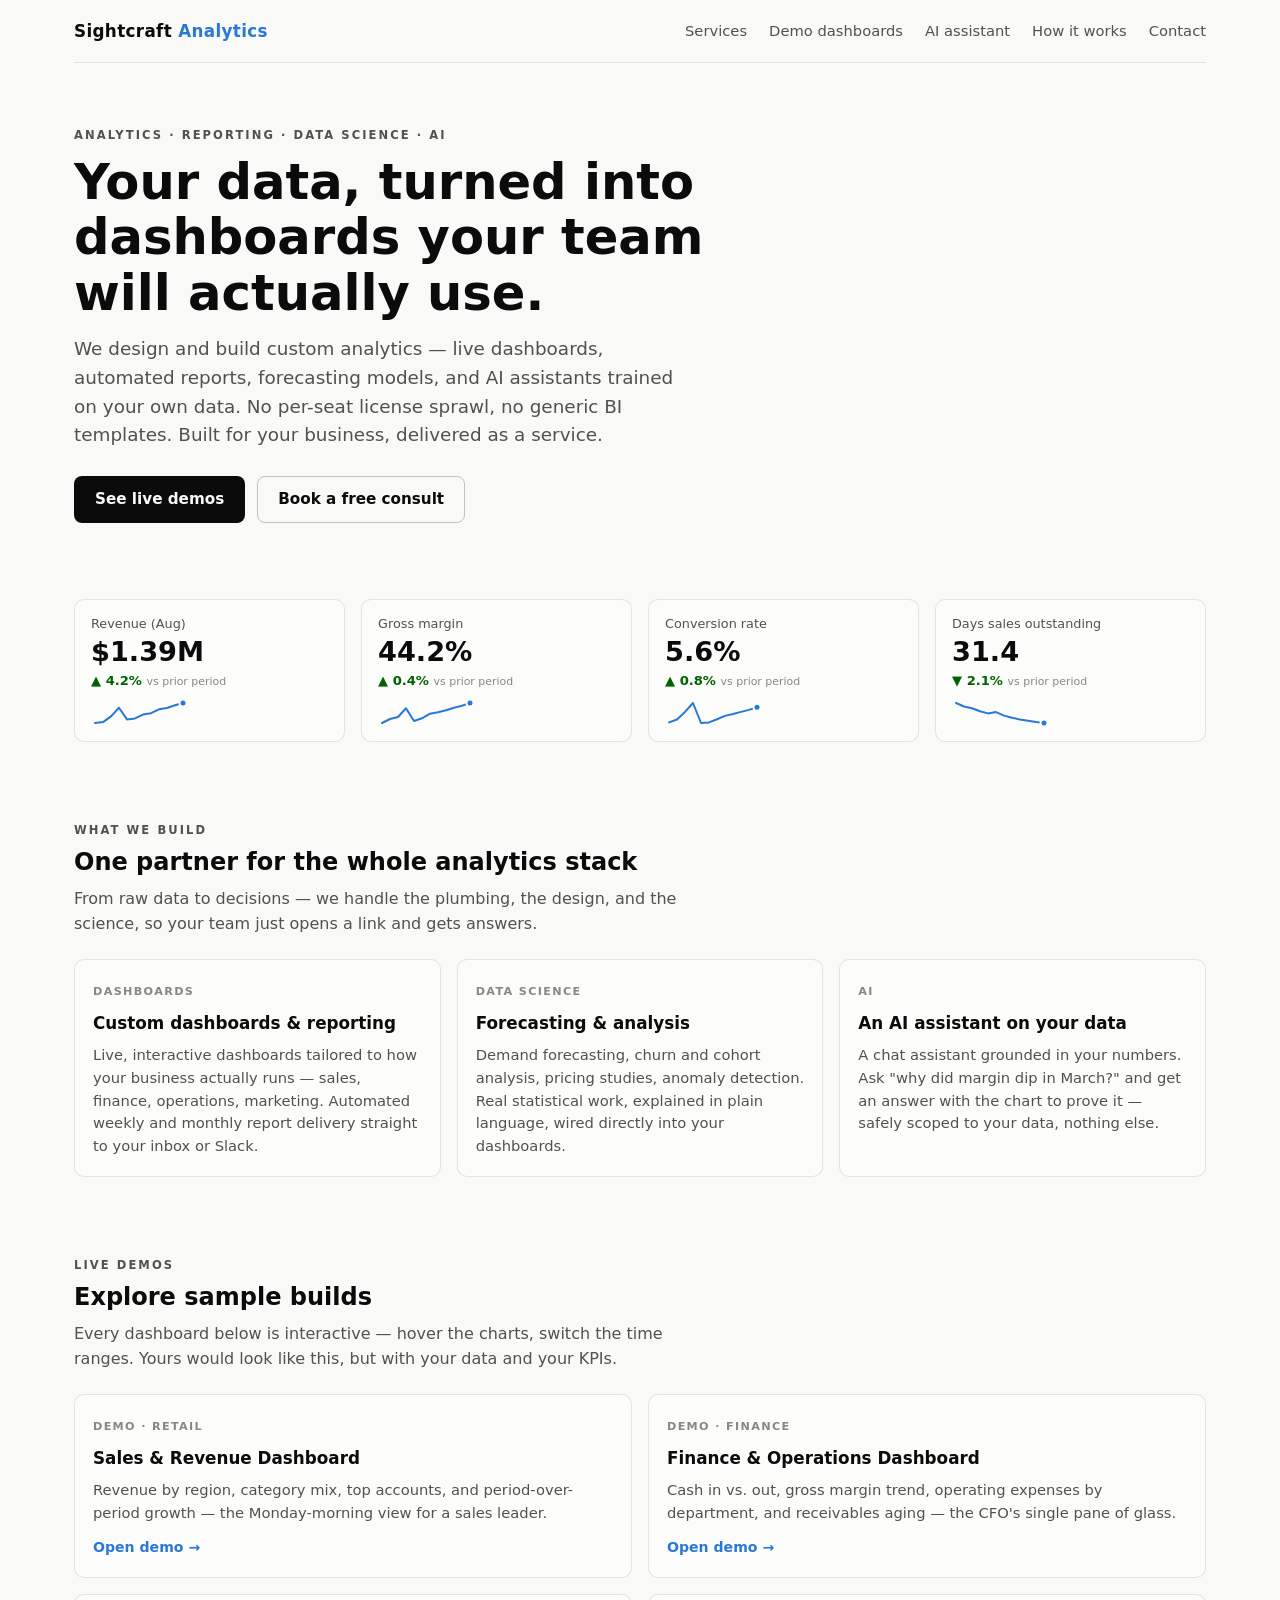
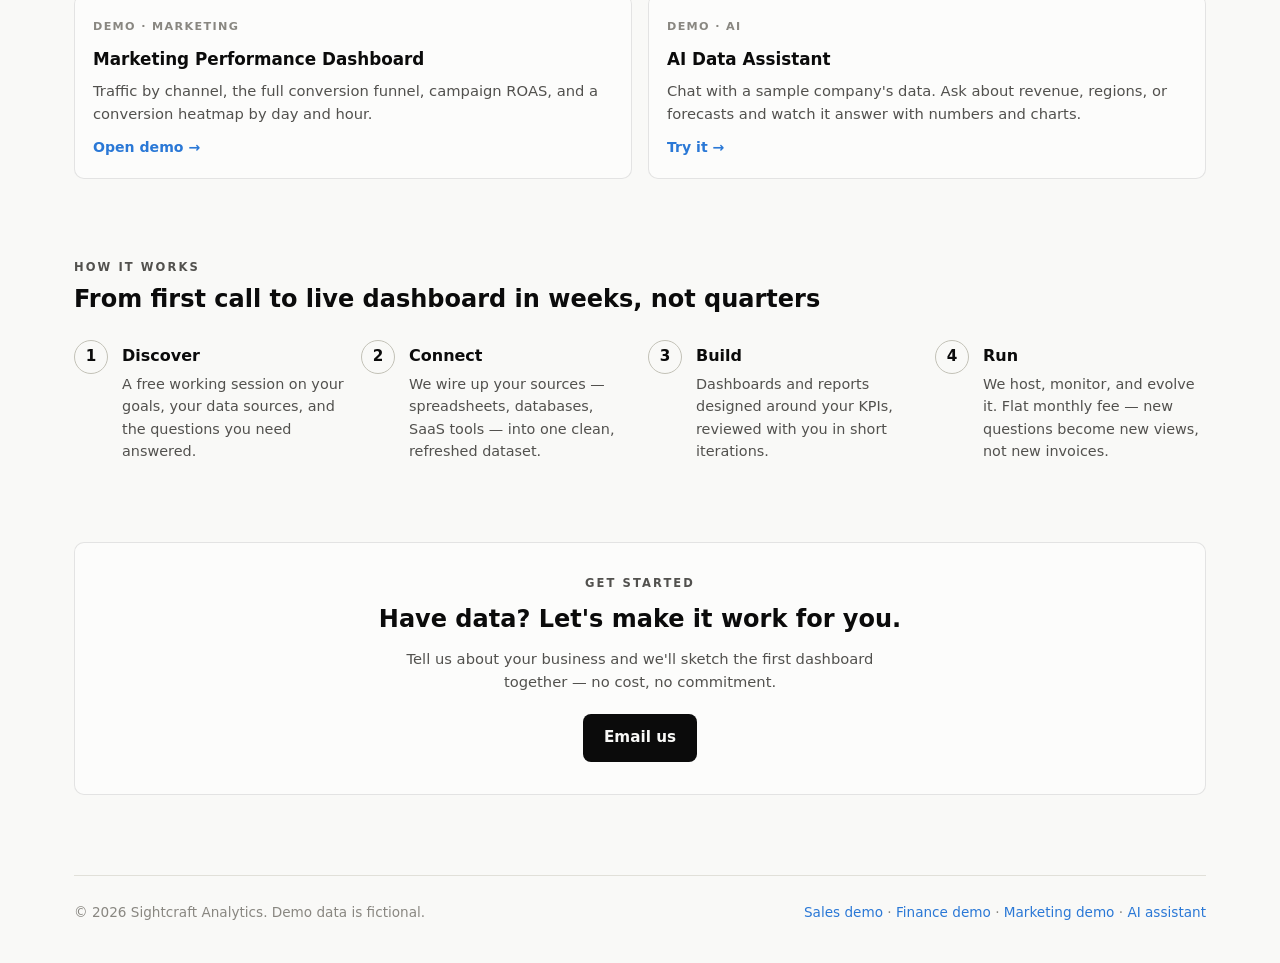
==== index.html @ 7fbf03e6 "Add Sightcraft Analytics showcase site Landing page, three interactive demo dashboards (sales, finan" ====
<!DOCTYPE html>
<html lang="en">
<head>
<meta charset="utf-8">
<meta name="viewport" content="width=device-width, initial-scale=1">
<title>Sightcraft Analytics — Custom dashboards, reporting & AI for your business</title>
<meta name="description" content="We build custom dashboards, automated reporting, data science, and AI assistants trained on your business data — delivered as a service.">
<link rel="canonical" href="https://sightcraftanalytics.com/">
<meta property="og:title" content="Sightcraft Analytics — Custom dashboards, reporting & AI">
<meta property="og:description" content="Custom dashboards, automated reports, data science, and AI assistants trained on your business data — delivered as a service.">
<meta property="og:url" content="https://sightcraftanalytics.com/">
<meta property="og:type" content="website">
<link rel="stylesheet" href="assets/style.css">
</head>
<body>
<div class="wrap">

  <header class="nav">
    <a class="brand" href="index.html">Sightcraft<span>&nbsp;Analytics</span></a>
    <nav>
      <a href="#services">Services</a>
      <a href="#showcase">Demo dashboards</a>
      <a href="chatbot.html">AI assistant</a>
      <a href="#process">How it works</a>
      <a href="#contact">Contact</a>
    </nav>
  </header>

  <section class="hero">
    <div class="kicker">Analytics · Reporting · Data Science · AI</div>
    <h1>Your data, turned into dashboards your team will actually use.</h1>
    <p class="lede">We design and build custom analytics — live dashboards, automated
    reports, forecasting models, and AI assistants trained on your own data.
    No per-seat license sprawl, no generic BI templates. Built for your business,
    delivered as a service.</p>
    <div class="cta-row">
      <a class="btn btn-primary" href="#showcase">See live demos</a>
      <a class="btn btn-ghost" href="#contact">Book a free consult</a>
    </div>
  </section>

  <section id="hero-metrics">
    <div class="grid grid-4">
      <div class="tile" id="ht1"></div>
      <div class="tile" id="ht2"></div>
      <div class="tile" id="ht3"></div>
      <div class="tile" id="ht4"></div>
    </div>
  </section>

  <section id="services">
    <div class="section-head">
      <div class="kicker">What we build</div>
      <h2>One partner for the whole analytics stack</h2>
      <p>From raw data to decisions — we handle the plumbing, the design, and the
      science, so your team just opens a link and gets answers.</p>
    </div>
    <div class="grid grid-3">
      <div class="card">
        <span class="tag">Dashboards</span>
        <h3>Custom dashboards &amp; reporting</h3>
        <p>Live, interactive dashboards tailored to how your business actually runs —
        sales, finance, operations, marketing. Automated weekly and monthly report
        delivery straight to your inbox or Slack.</p>
      </div>
      <div class="card">
        <span class="tag">Data science</span>
        <h3>Forecasting &amp; analysis</h3>
        <p>Demand forecasting, churn and cohort analysis, pricing studies, anomaly
        detection. Real statistical work, explained in plain language, wired
        directly into your dashboards.</p>
      </div>
      <div class="card">
        <span class="tag">AI</span>
        <h3>An AI assistant on your data</h3>
        <p>A chat assistant grounded in your numbers. Ask "why did margin dip in
        March?" and get an answer with the chart to prove it — safely scoped to
        your data, nothing else.</p>
      </div>
    </div>
  </section>

  <section id="showcase">
    <div class="section-head">
      <div class="kicker">Live demos</div>
      <h2>Explore sample builds</h2>
      <p>Every dashboard below is interactive — hover the charts, switch the time
      ranges. Yours would look like this, but with your data and your KPIs.</p>
    </div>
    <div class="grid grid-2">
      <a class="card card-link" href="dashboards/sales.html">
        <span class="tag">Demo · Retail</span>
        <h3>Sales &amp; Revenue Dashboard</h3>
        <p>Revenue by region, category mix, top accounts, and period-over-period
        growth — the Monday-morning view for a sales leader.</p>
        <span class="go">Open demo →</span>
      </a>
      <a class="card card-link" href="dashboards/finance.html">
        <span class="tag">Demo · Finance</span>
        <h3>Finance &amp; Operations Dashboard</h3>
        <p>Cash in vs. out, gross margin trend, operating expenses by department,
        and receivables aging — the CFO's single pane of glass.</p>
        <span class="go">Open demo →</span>
      </a>
      <a class="card card-link" href="dashboards/marketing.html">
        <span class="tag">Demo · Marketing</span>
        <h3>Marketing Performance Dashboard</h3>
        <p>Traffic by channel, the full conversion funnel, campaign ROAS, and a
        conversion heatmap by day and hour.</p>
        <span class="go">Open demo →</span>
      </a>
      <a class="card card-link" href="chatbot.html">
        <span class="tag">Demo · AI</span>
        <h3>AI Data Assistant</h3>
        <p>Chat with a sample company's data. Ask about revenue, regions, or
        forecasts and watch it answer with numbers and charts.</p>
        <span class="go">Try it →</span>
      </a>
    </div>
  </section>

  <section id="process">
    <div class="section-head">
      <div class="kicker">How it works</div>
      <h2>From first call to live dashboard in weeks, not quarters</h2>
    </div>
    <div class="grid grid-4">
      <div class="step">
        <div class="n">1</div>
        <div><h3>Discover</h3><p>A free working session on your goals, your data
        sources, and the questions you need answered.</p></div>
      </div>
      <div class="step">
        <div class="n">2</div>
        <div><h3>Connect</h3><p>We wire up your sources — spreadsheets, databases,
        SaaS tools — into one clean, refreshed dataset.</p></div>
      </div>
      <div class="step">
        <div class="n">3</div>
        <div><h3>Build</h3><p>Dashboards and reports designed around your KPIs,
        reviewed with you in short iterations.</p></div>
      </div>
      <div class="step">
        <div class="n">4</div>
        <div><h3>Run</h3><p>We host, monitor, and evolve it. Flat monthly fee —
        new questions become new views, not new invoices.</p></div>
      </div>
    </div>
  </section>

  <section id="contact">
    <div class="card" style="padding:32px; text-align:center">
      <div class="kicker">Get started</div>
      <h2 style="margin:8px 0 10px">Have data? Let's make it work for you.</h2>
      <p style="color:var(--ink-2); max-width:520px; margin:0 auto 20px">Tell us
      about your business and we'll sketch the first dashboard together — no cost,
      no commitment.</p>
      <a class="btn btn-primary" href="mailto:hoandinhopen@gmail.com?subject=Analytics%20consult">Email us</a>
    </div>
  </section>

  <footer>
    <div class="foot-grid">
      <div>© 2026 Sightcraft Analytics. Demo data is fictional.</div>
      <div><a href="dashboards/sales.html">Sales demo</a> ·
           <a href="dashboards/finance.html">Finance demo</a> ·
           <a href="dashboards/marketing.html">Marketing demo</a> ·
           <a href="chatbot.html">AI assistant</a></div>
    </div>
  </footer>

</div>

<script src="assets/charts.js"></script>
<script src="assets/data.js"></script>
<script>
  // hero stat tiles — a taste of the product above the fold
  const rev = DATA.months.map((_, i) =>
    Object.values(DATA.sales.revenueByRegion).reduce((a, s) => a + s[i], 0));
  Charts.statTile(document.getElementById("ht1"), {
    label: "Revenue (Aug)", value: "$1.39M", delta: 4.2, spark: rev });
  Charts.statTile(document.getElementById("ht2"), {
    label: "Gross margin", value: "44.2%", delta: 0.4, spark: DATA.finance.grossMarginPct });
  Charts.statTile(document.getElementById("ht3"), {
    label: "Conversion rate", value: "5.6%", delta: 0.8,
    spark: DATA.marketing.sessionsByChannel["Paid"] });
  Charts.statTile(document.getElementById("ht4"), {
    label: "Days sales outstanding", value: "31.4", delta: -2.1, upIsGood: false,
    spark: [36, 35.2, 34.8, 34.1, 33.6, 33.9, 33.1, 32.6, 32.2, 31.9, 31.6, 31.4] });
</script>
</body>
</html>
---- assets/style.css ----
/* Sightcraft Analytics — shared styles
   Editorial report aesthetic: cream surfaces, hairline rules, system sans. */

:root {
  color-scheme: light;
  --bg: #f9f9f7;
  --surface: #fcfcfb;
  --ink: #0b0b0b;
  --ink-2: #52514e;
  --muted: #898781;
  --grid: #e1e0d9;
  --baseline: #c3c2b7;
  --border: rgba(11, 11, 11, 0.10);
  --accent: #2a78d6;
  --good: #006300;
  --bad: #d03b3b;
  /* categorical series slots (fixed order — never cycled) */
  --s1: #2a78d6; --s2: #eb6834; --s3: #1baf7a; --s4: #eda100;
  --s5: #e87ba4; --s6: #008300; --s7: #4a3aa7; --s8: #e34948;
  /* sequential ramp for heatmaps (low → high) */
  --heat-1: #cde2fb; --heat-2: #9ec5f4; --heat-3: #6da7ec;
  --heat-4: #3987e5; --heat-5: #256abf; --heat-6: #184f95;
}

@media (prefers-color-scheme: dark) {
  :root {
    color-scheme: dark;
    --bg: #0d0d0d;
    --surface: #1a1a19;
    --ink: #ffffff;
    --ink-2: #c3c2b7;
    --muted: #898781;
    --grid: #2c2c2a;
    --baseline: #383835;
    --border: rgba(255, 255, 255, 0.10);
    --accent: #3987e5;
    --good: #0ca30c;
    --bad: #e66767;
    --s1: #3987e5; --s2: #d95926; --s3: #199e70; --s4: #c98500;
    --s5: #d55181; --s6: #008300; --s7: #9085e9; --s8: #e66767;
    /* on dark, high magnitude = lighter (attention) */
    --heat-1: #184f95; --heat-2: #1c5cab; --heat-3: #2a78d6;
    --heat-4: #3987e5; --heat-5: #6da7ec; --heat-6: #9ec5f4;
  }
}

* { box-sizing: border-box; }

body {
  margin: 0;
  background: var(--bg);
  color: var(--ink);
  font-family: system-ui, -apple-system, "Segoe UI", sans-serif;
  font-size: 16px;
  line-height: 1.55;
}

a { color: var(--accent); text-decoration: none; }
a:hover { text-decoration: underline; }

.wrap { max-width: 1180px; margin: 0 auto; padding: 0 24px; }

/* ------------------------------------------------------------------ nav */
.nav {
  display: flex; align-items: center; justify-content: space-between;
  padding: 18px 0; border-bottom: 1px solid var(--grid);
}
.nav .brand {
  font-weight: 700; font-size: 1.05rem; color: var(--ink);
  letter-spacing: .02em;
}
.nav .brand:hover { text-decoration: none; }
.nav .brand span { color: var(--accent); }
.nav nav { display: flex; gap: 22px; flex-wrap: wrap; }
.nav nav a { color: var(--ink-2); font-size: .92rem; }
.nav nav a:hover { color: var(--ink); text-decoration: none; }
.nav nav a.active { color: var(--ink); font-weight: 600; }

/* ------------------------------------------------------- report header */
.kicker {
  letter-spacing: .18em; text-transform: uppercase;
  font-size: .72rem; font-weight: 600; color: var(--ink-2);
}
.report-title {
  font-size: 2.1rem; font-weight: 700; line-height: 1.15;
  margin: 2px 0 4px;
}
.report-sub { color: var(--ink-2); font-size: .95rem; }
.rule { border-top: 3px solid var(--ink); margin: 12px 0 3px; }
.rule-thin { border-top: 1px solid var(--baseline); margin: 0 0 10px; }

/* ------------------------------------------------------------------ hero */
.hero { padding: 64px 0 36px; }
.hero h1 {
  font-size: clamp(2rem, 4.5vw, 3.1rem);
  font-weight: 700; line-height: 1.12; margin: 10px 0 14px;
  max-width: 720px;
}
.hero p.lede { font-size: 1.15rem; color: var(--ink-2); max-width: 620px; margin: 0 0 26px; }
.cta-row { display: flex; gap: 12px; flex-wrap: wrap; }
.btn {
  display: inline-block; padding: 11px 20px; border-radius: 8px;
  font-weight: 600; font-size: .95rem; border: 1px solid transparent;
  cursor: pointer;
}
.btn-primary { background: var(--ink); color: var(--bg); }
.btn-primary:hover { text-decoration: none; opacity: .85; }
.btn-ghost { border-color: var(--baseline); color: var(--ink); background: transparent; }
.btn-ghost:hover { text-decoration: none; background: var(--surface); }

/* -------------------------------------------------------------- sections */
section { padding: 40px 0; }
.section-head { margin-bottom: 22px; }
.section-head h2 { font-size: 1.5rem; margin: 4px 0 6px; }
.section-head p { color: var(--ink-2); margin: 0; max-width: 640px; }

.grid { display: grid; gap: 16px; }
.grid-3 { grid-template-columns: repeat(3, 1fr); }
.grid-4 { grid-template-columns: repeat(4, 1fr); }
.grid-2 { grid-template-columns: repeat(2, 1fr); }
@media (max-width: 900px) {
  .grid-3, .grid-4 { grid-template-columns: 1fr 1fr; }
}
@media (max-width: 600px) {
  .grid-2, .grid-3, .grid-4 { grid-template-columns: 1fr; }
}

.card {
  background: var(--surface);
  border: 1px solid var(--border);
  border-radius: 10px;
  padding: 18px;
}
.card h3 { margin: 0 0 8px; font-size: 1.05rem; border: 0; padding: 0; }
.card p { margin: 0; color: var(--ink-2); font-size: .92rem; }
.card .tag {
  display: inline-block; font-size: .7rem; font-weight: 600;
  letter-spacing: .12em; text-transform: uppercase; color: var(--muted);
  margin-bottom: 10px;
}

a.card-link { color: inherit; display: block; }
a.card-link:hover { text-decoration: none; border-color: var(--accent); }
a.card-link .go { color: var(--accent); font-size: .88rem; font-weight: 600; margin-top: 12px; display: inline-block; }

/* --------------------------------------------------------------- charts */
.chart-card {
  background: var(--surface); border: 1px solid var(--border);
  border-radius: 10px; padding: 16px 18px;
}
.chart-card h3 { margin: 0; font-size: 1rem; }
.chart-card .chart-sub { color: var(--muted); font-size: .8rem; margin: 2px 0 10px; }
.chart-card svg { display: block; width: 100%; height: auto; }

.legend { display: flex; gap: 16px; flex-wrap: wrap; margin: 4px 0 8px; }
.legend .key { display: flex; align-items: center; gap: 6px; font-size: .8rem; color: var(--ink-2); }
.legend .swatch { width: 10px; height: 10px; border-radius: 3px; display: inline-block; }

/* stat tiles */
.tile {
  background: var(--surface); border: 1px solid var(--border);
  border-radius: 10px; padding: 14px 16px;
}
.tile .label { font-size: .8rem; color: var(--ink-2); }
.tile .value { font-size: 1.7rem; font-weight: 600; line-height: 1.2; margin: 2px 0; }
.tile .delta { font-size: .82rem; font-weight: 600; }
.tile .delta small { color: var(--muted); font-weight: 400; }
.tile .delta.up { color: var(--good); }
.tile .delta.down { color: var(--bad); }
.tile svg { display: block; margin-top: 8px; }

/* shared tooltip */
#viz-tip {
  position: fixed; pointer-events: none; z-index: 50;
  background: var(--surface); border: 1px solid var(--baseline);
  border-radius: 8px; padding: 8px 10px; font-size: .8rem;
  box-shadow: 0 4px 14px rgba(0,0,0,.12);
  display: none; min-width: 120px;
}
#viz-tip .tip-title { font-weight: 600; margin-bottom: 4px; }
#viz-tip .tip-row { display: flex; align-items: center; gap: 6px; justify-content: space-between; }
#viz-tip .tip-row .k { display: flex; align-items: center; gap: 6px; color: var(--ink-2); }
#viz-tip .tip-row .v { font-weight: 600; font-variant-numeric: tabular-nums; }
#viz-tip .swatch { width: 8px; height: 8px; border-radius: 2px; display: inline-block; }

/* filters */
.filters { display: flex; gap: 8px; align-items: center; flex-wrap: wrap; margin: 14px 0 20px; }
.filters .flabel { font-size: .8rem; color: var(--muted); margin-right: 4px; }
.chip {
  border: 1px solid var(--baseline); background: transparent; color: var(--ink-2);
  border-radius: 999px; padding: 5px 14px; font-size: .82rem; cursor: pointer;
  font-family: inherit;
}
.chip:hover { background: var(--surface); }
.chip.active { background: var(--ink); color: var(--bg); border-color: var(--ink); font-weight: 600; }

/* tables */
.data-table { width: 100%; border-collapse: collapse; font-size: .88rem; }
.data-table th {
  text-align: left; font-size: .72rem; text-transform: uppercase;
  letter-spacing: .1em; color: var(--muted); font-weight: 600;
  border-bottom: 1px solid var(--baseline); padding: 8px 10px;
}
.data-table td { padding: 8px 10px; border-bottom: 1px solid var(--grid); }
.data-table td.num { text-align: right; font-variant-numeric: tabular-nums; }
.data-table th.num { text-align: right; }
.data-table .pos { color: var(--good); font-weight: 600; }
.data-table .neg { color: var(--bad); font-weight: 600; }
.table-scroll { overflow-x: auto; }

/* steps (how it works) */
.step { display: flex; gap: 14px; }
.step .n {
  flex: 0 0 34px; height: 34px; border-radius: 50%;
  border: 1px solid var(--baseline); display: flex; align-items: center;
  justify-content: center; font-weight: 700; font-size: .95rem;
}
.step h3 { margin: 4px 0 4px; font-size: 1rem; }
.step p { margin: 0; color: var(--ink-2); font-size: .9rem; }

/* ---------------------------------------------------------------- chat */
.chat-shell {
  background: var(--surface); border: 1px solid var(--border);
  border-radius: 12px; display: flex; flex-direction: column;
  height: 560px; max-width: 780px;
}
.chat-log { flex: 1; overflow-y: auto; padding: 20px; display: flex; flex-direction: column; gap: 14px; }
.msg { max-width: 85%; padding: 10px 14px; border-radius: 12px; font-size: .93rem; }
.msg.user { align-self: flex-end; background: var(--ink); color: var(--bg); border-bottom-right-radius: 4px; }
.msg.bot { align-self: flex-start; background: var(--bg); border: 1px solid var(--grid); border-bottom-left-radius: 4px; }
.msg.bot .msg-chart { margin-top: 10px; }
.msg.bot table { margin-top: 8px; }
.chat-suggest { display: flex; gap: 8px; flex-wrap: wrap; padding: 0 20px 12px; }
.chat-input-row { display: flex; gap: 10px; padding: 14px 20px; border-top: 1px solid var(--grid); }
.chat-input-row input {
  flex: 1; border: 1px solid var(--baseline); border-radius: 8px;
  padding: 10px 14px; font-size: .93rem; background: var(--bg); color: var(--ink);
  font-family: inherit;
}
.chat-input-row input:focus { outline: 2px solid var(--accent); border-color: transparent; }
.typing { color: var(--muted); font-style: italic; }

/* -------------------------------------------------------------- footer */
footer {
  border-top: 1px solid var(--grid); margin-top: 40px;
  padding: 26px 0 40px; color: var(--muted); font-size: .85rem;
}
footer .foot-grid { display: flex; justify-content: space-between; gap: 20px; flex-wrap: wrap; }
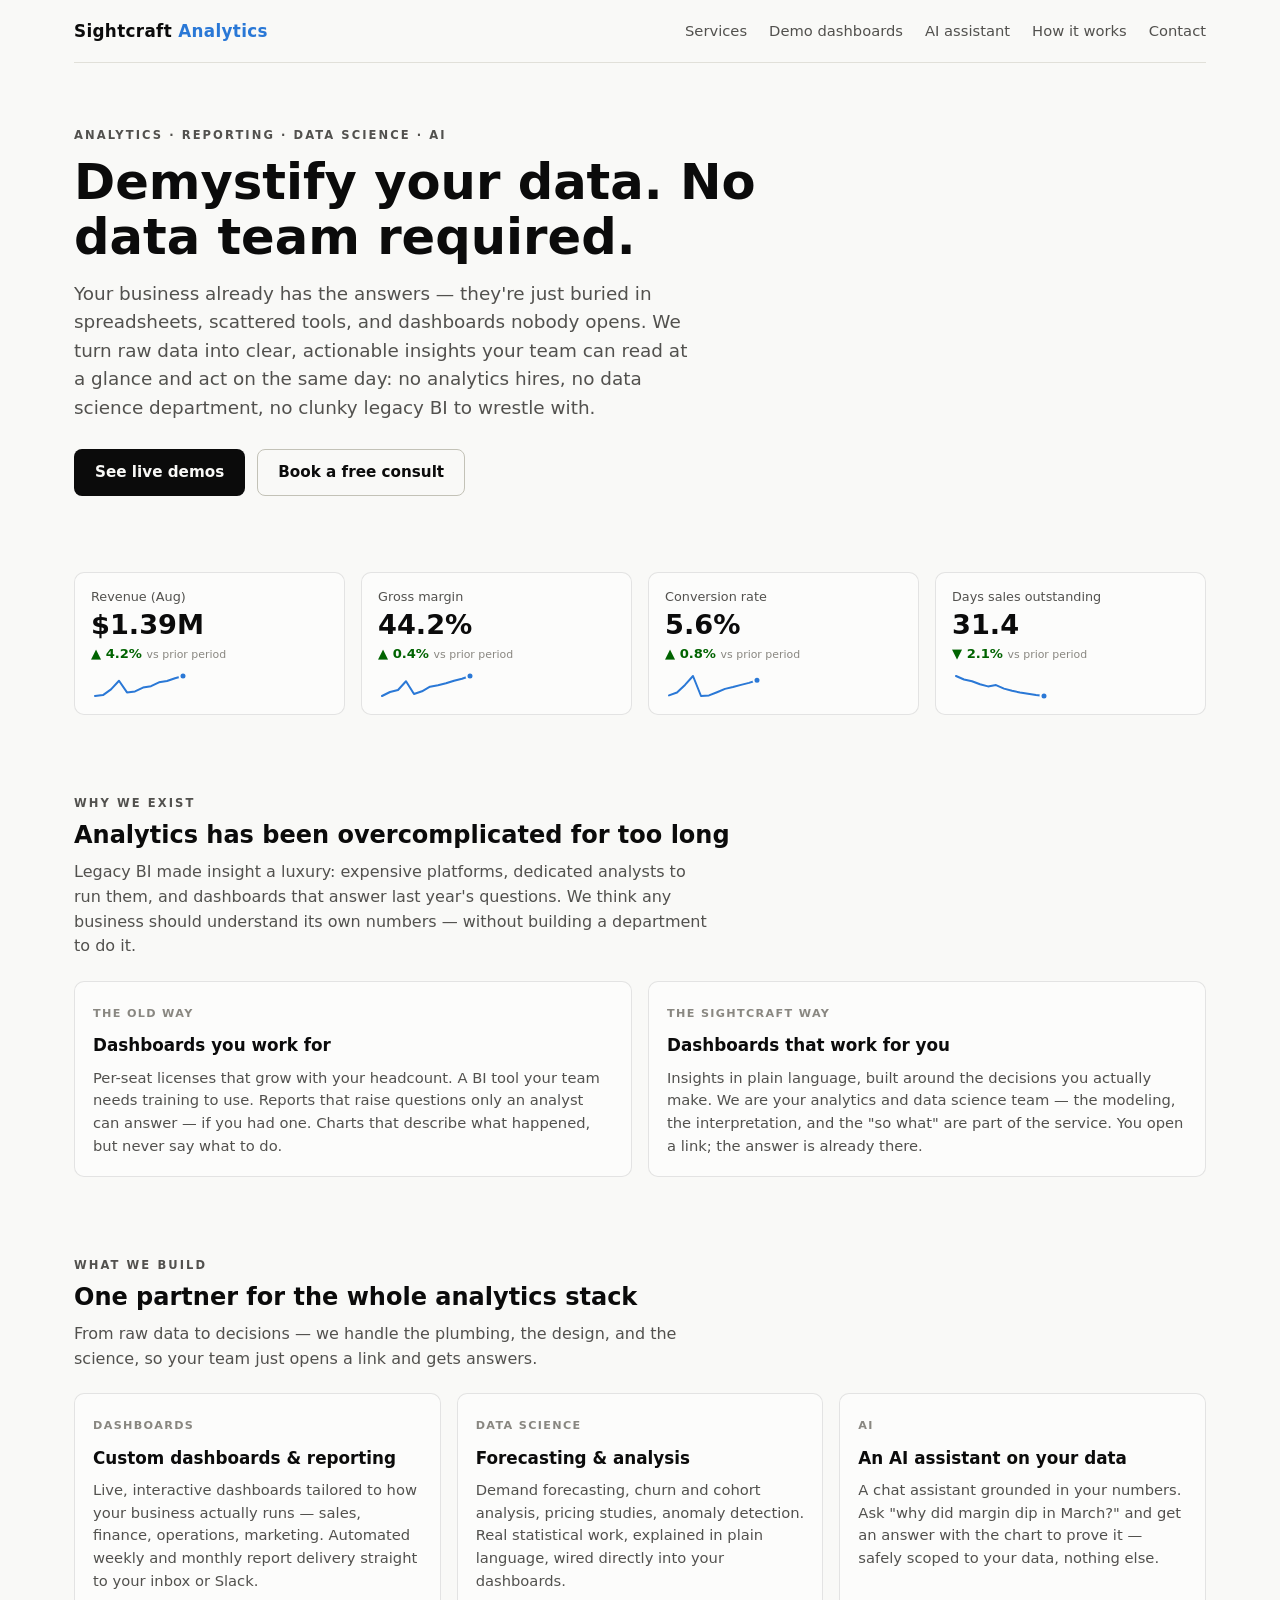
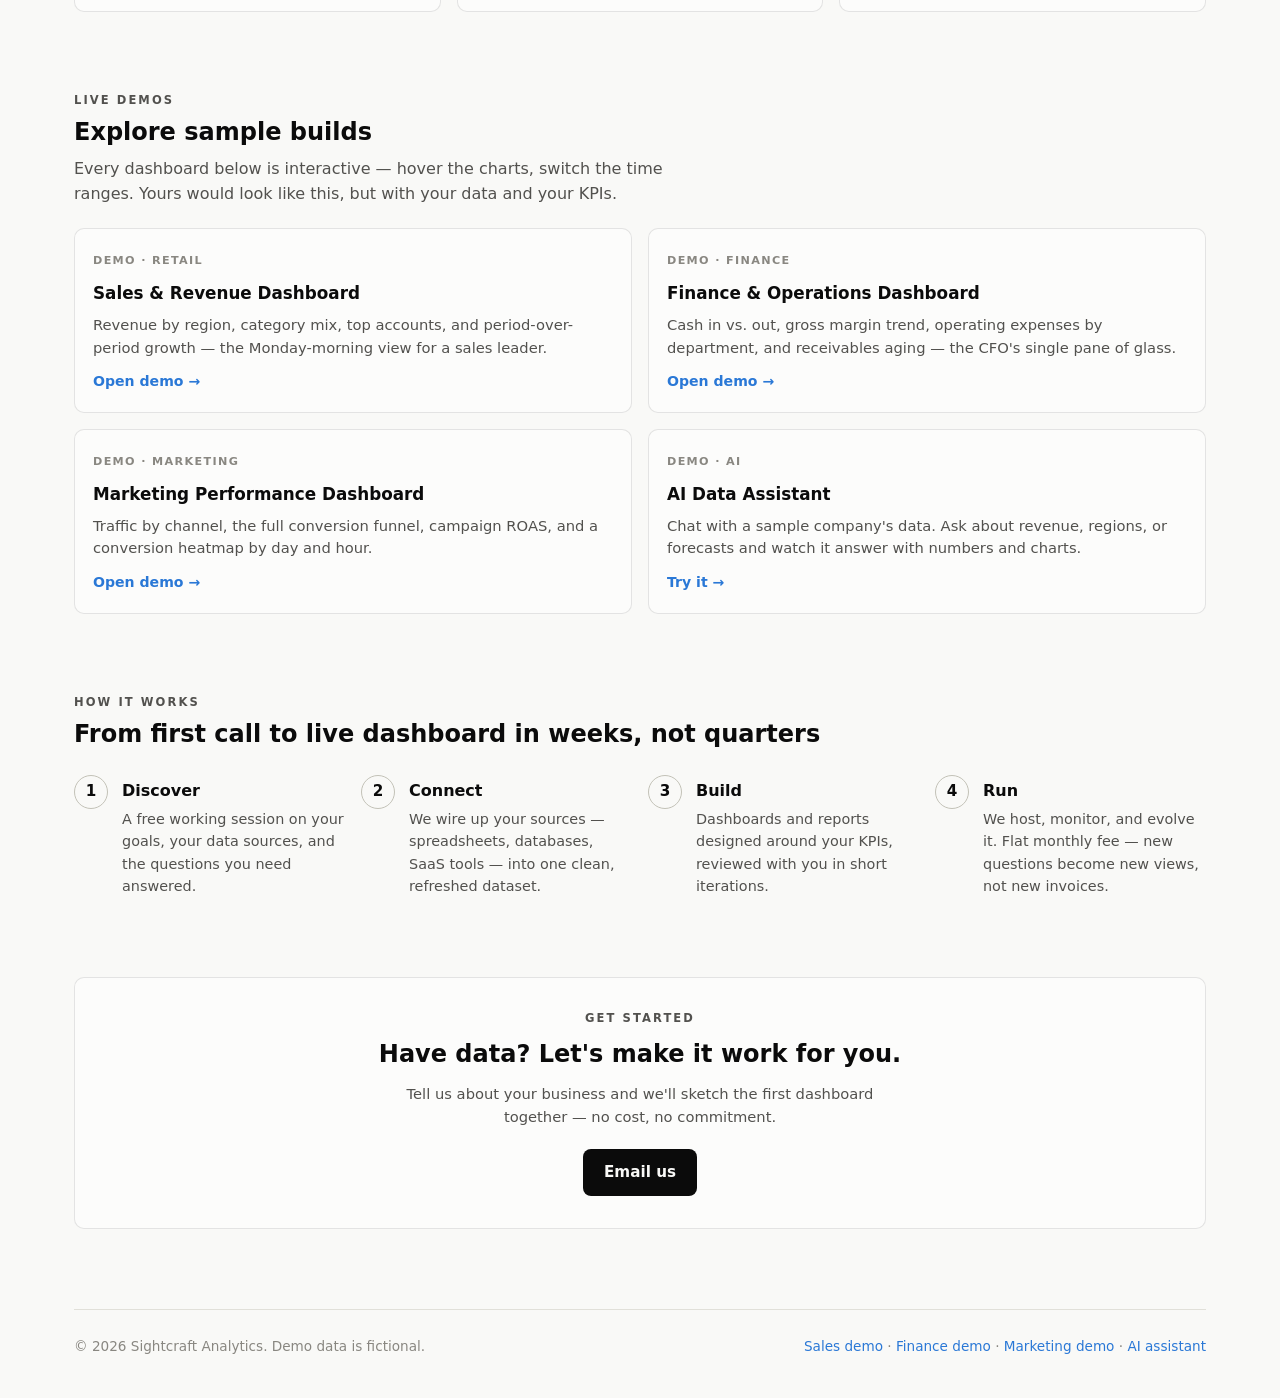
==== commit 62fbf678: "Rewrite landing hero around mission; add old-way vs Sightcraft section Lead with demystifying data a" ====
--- a/index.html
+++ b/index.html
@@ -28,11 +28,12 @@
 
   <section class="hero">
     <div class="kicker">Analytics · Reporting · Data Science · AI</div>
-    <h1>Your data, turned into dashboards your team will actually use.</h1>
-    <p class="lede">We design and build custom analytics — live dashboards, automated
-    reports, forecasting models, and AI assistants trained on your own data.
-    No per-seat license sprawl, no generic BI templates. Built for your business,
-    delivered as a service.</p>
+    <h1>Demystify your data. No data team required.</h1>
+    <p class="lede">Your business already has the answers — they're just buried in
+    spreadsheets, scattered tools, and dashboards nobody opens. We turn raw data
+    into clear, actionable insights your team can read at a glance and act on the
+    same day: no analytics hires, no data science department, no clunky legacy BI
+    to wrestle with.</p>
     <div class="cta-row">
       <a class="btn btn-primary" href="#showcase">See live demos</a>
       <a class="btn btn-ghost" href="#contact">Book a free consult</a>
@@ -45,6 +46,35 @@
       <div class="tile" id="ht2"></div>
       <div class="tile" id="ht3"></div>
       <div class="tile" id="ht4"></div>
+    </div>
+  </section>
+
+  <section id="why">
+    <div class="section-head">
+      <div class="kicker">Why we exist</div>
+      <h2>Analytics has been overcomplicated for too long</h2>
+      <p>Legacy BI made insight a luxury: expensive platforms, dedicated analysts
+      to run them, and dashboards that answer last year's questions. We think any
+      business should understand its own numbers — without building a department
+      to do it.</p>
+    </div>
+    <div class="grid grid-2">
+      <div class="card">
+        <span class="tag">The old way</span>
+        <h3>Dashboards you work for</h3>
+        <p>Per-seat licenses that grow with your headcount. A BI tool your team
+        needs training to use. Reports that raise questions only an analyst can
+        answer — if you had one. Charts that describe what happened, but never
+        say what to do.</p>
+      </div>
+      <div class="card">
+        <span class="tag">The Sightcraft way</span>
+        <h3>Dashboards that work for you</h3>
+        <p>Insights in plain language, built around the decisions you actually
+        make. We are your analytics and data science team — the modeling, the
+        interpretation, and the "so what" are part of the service. You open a
+        link; the answer is already there.</p>
+      </div>
     </div>
   </section>
 
@@ -155,7 +185,7 @@
       <p style="color:var(--ink-2); max-width:520px; margin:0 auto 20px">Tell us
       about your business and we'll sketch the first dashboard together — no cost,
       no commitment.</p>
-      <a class="btn btn-primary" href="mailto:hoandinhopen@gmail.com?subject=Analytics%20consult">Email us</a>
+      <a class="btn btn-primary" href="mailto:hoan.dinh@sightcraftanalytics.com?subject=Analytics%20consult">Email us</a>
     </div>
   </section>
 
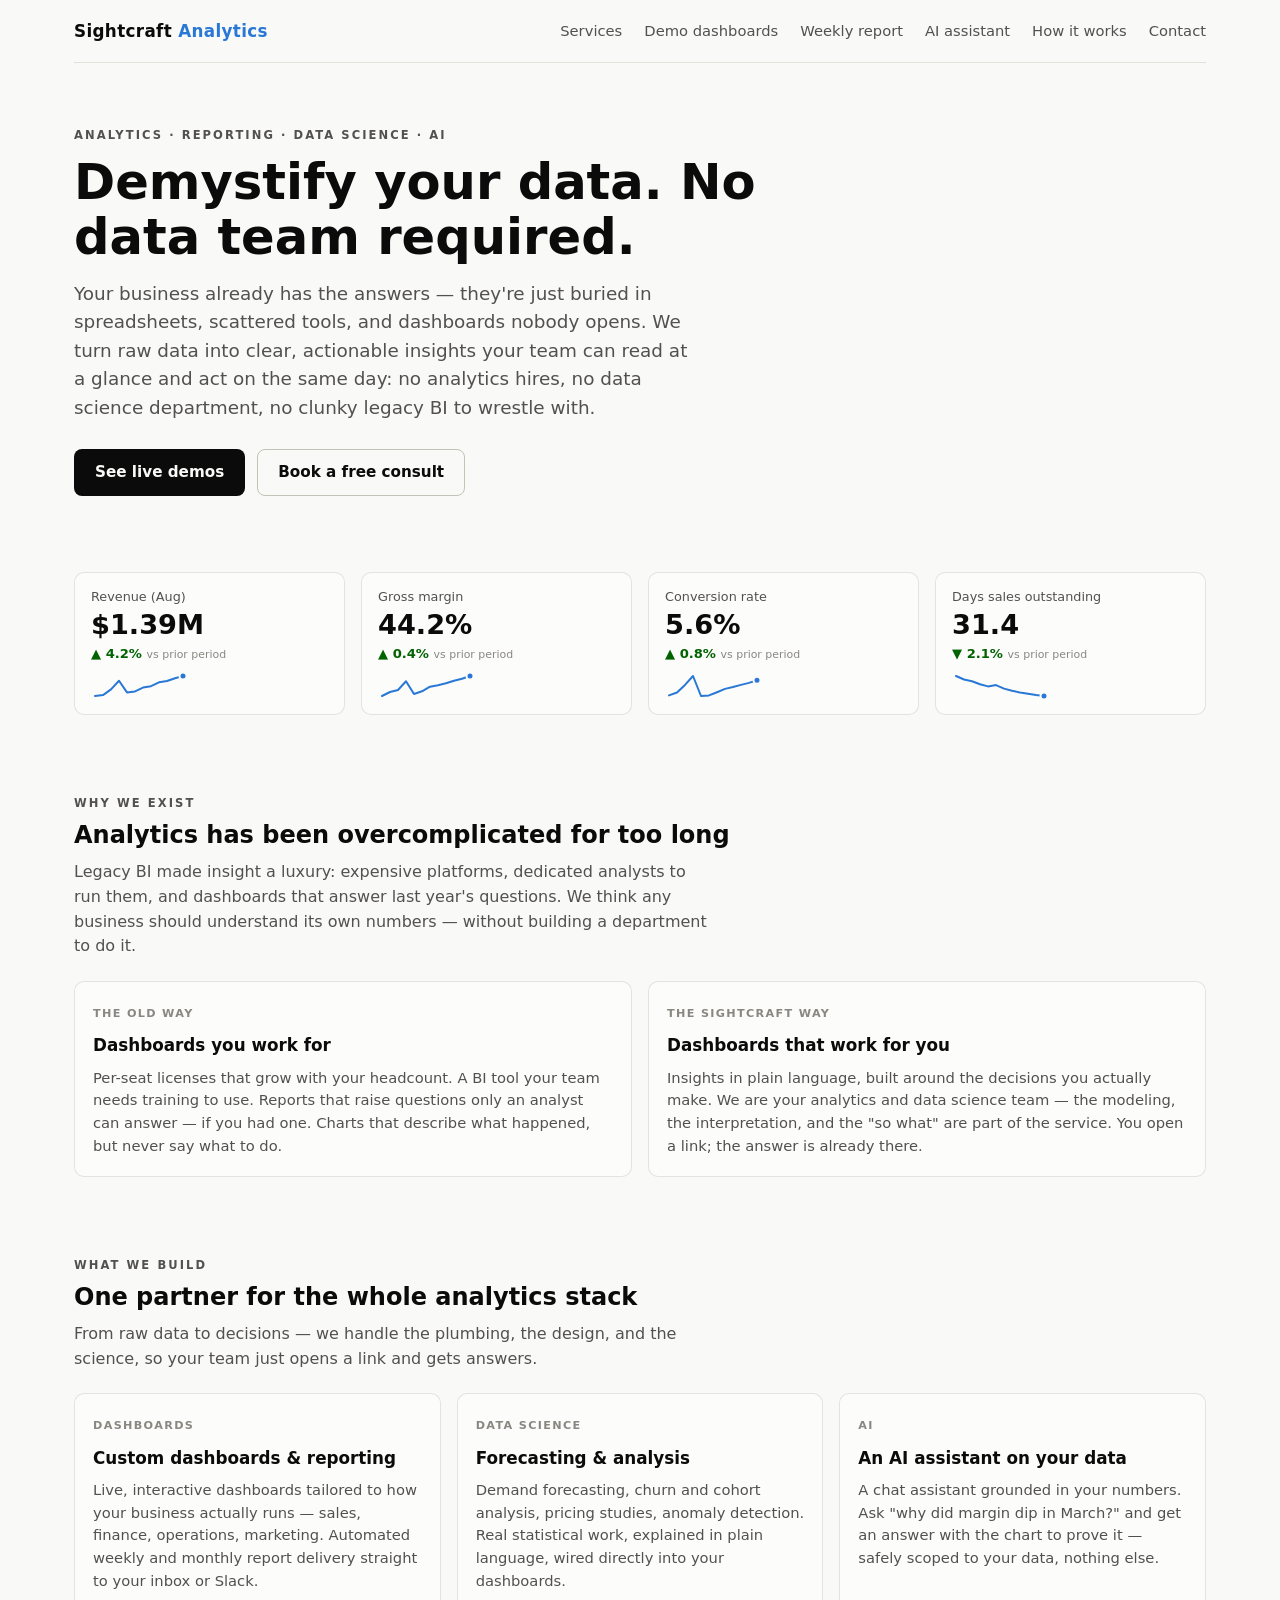
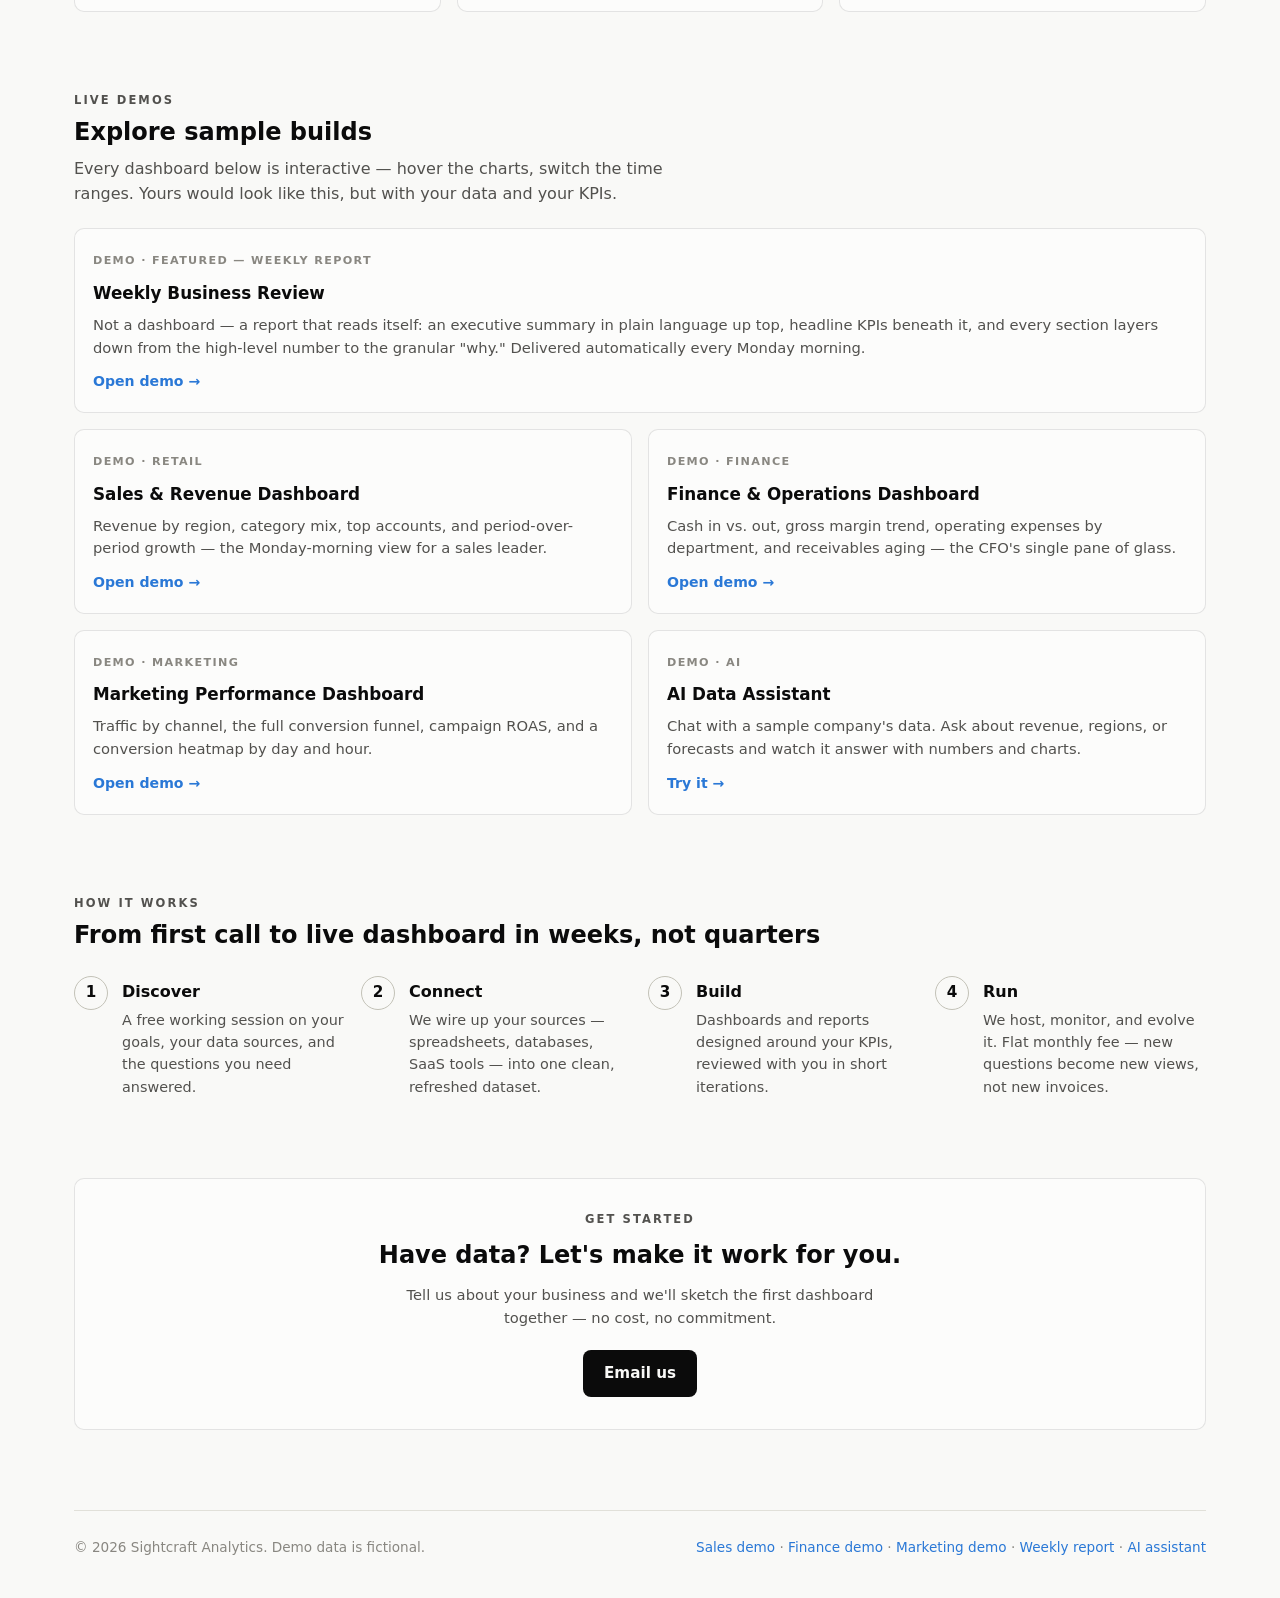
==== commit 00b77efe: "Add Weekly Business Review demo report New reports/weekly.html: executive summary narrative, headlin" ====
--- a/index.html
+++ b/index.html
@@ -20,6 +20,7 @@
     <nav>
       <a href="#services">Services</a>
       <a href="#showcase">Demo dashboards</a>
+      <a href="reports/weekly.html">Weekly report</a>
       <a href="chatbot.html">AI assistant</a>
       <a href="#process">How it works</a>
       <a href="#contact">Contact</a>
@@ -118,6 +119,15 @@
       ranges. Yours would look like this, but with your data and your KPIs.</p>
     </div>
     <div class="grid grid-2">
+      <a class="card card-link" href="reports/weekly.html" style="grid-column:1/-1">
+        <span class="tag">Demo · Featured — Weekly Report</span>
+        <h3>Weekly Business Review</h3>
+        <p>Not a dashboard — a report that reads itself: an executive summary in
+        plain language up top, headline KPIs beneath it, and every section layers
+        down from the high-level number to the granular "why." Delivered
+        automatically every Monday morning.</p>
+        <span class="go">Open demo →</span>
+      </a>
       <a class="card card-link" href="dashboards/sales.html">
         <span class="tag">Demo · Retail</span>
         <h3>Sales &amp; Revenue Dashboard</h3>
@@ -195,6 +205,7 @@
       <div><a href="dashboards/sales.html">Sales demo</a> ·
            <a href="dashboards/finance.html">Finance demo</a> ·
            <a href="dashboards/marketing.html">Marketing demo</a> ·
+           <a href="reports/weekly.html">Weekly report</a> ·
            <a href="chatbot.html">AI assistant</a></div>
     </div>
   </footer>
--- a/assets/style.css
+++ b/assets/style.css
@@ -240,6 +240,67 @@
 .chat-input-row input:focus { outline: 2px solid var(--accent); border-color: transparent; }
 .typing { color: var(--muted); font-style: italic; }
 
+/* ------------------------------------------------------- weekly report */
+.exec-summary {
+  background: var(--surface); border: 1px solid var(--border);
+  border-left: 4px solid var(--accent); border-radius: 10px;
+  padding: 22px 26px; margin: 20px 0;
+}
+.exec-summary p { margin: 0 0 12px; font-size: 1.02rem; line-height: 1.65; }
+.exec-summary p:last-child { margin-bottom: 0; }
+.exec-cols { display: grid; grid-template-columns: 1fr 1fr; gap: 20px; margin-top: 16px; }
+@media (max-width: 700px) { .exec-cols { grid-template-columns: 1fr; } }
+.exec-cols h4 {
+  margin: 0 0 8px; font-size: .72rem; text-transform: uppercase;
+  letter-spacing: .12em; color: var(--muted);
+}
+.exec-cols ul { margin: 0; padding-left: 18px; }
+.exec-cols li { margin-bottom: 6px; font-size: .92rem; color: var(--ink-2); }
+.exec-cols li strong { color: var(--ink); }
+
+.report-section { margin: 34px 0; }
+.report-section .sec-head {
+  display: flex; align-items: baseline; gap: 12px;
+  border-bottom: 2px solid var(--ink); padding-bottom: 6px; margin-bottom: 4px;
+}
+.report-section .sec-head .sec-num {
+  font-size: .8rem; font-weight: 700; color: var(--muted);
+}
+.report-section .sec-head h2 { margin: 0; font-size: 1.25rem; }
+.report-section .sec-lede { color: var(--ink-2); font-size: .95rem; margin: 10px 0 16px; max-width: 760px; }
+.report-section .sec-lede strong { color: var(--ink); }
+
+details.drill {
+  border: 1px solid var(--border); border-radius: 10px;
+  background: var(--surface); margin-top: 12px;
+}
+details.drill > summary {
+  cursor: pointer; list-style: none; padding: 13px 18px;
+  font-size: .9rem; font-weight: 600; color: var(--accent);
+  display: flex; align-items: center; gap: 8px;
+}
+details.drill > summary::-webkit-details-marker { display: none; }
+details.drill > summary::before { content: "▸"; transition: transform .15s; }
+details.drill[open] > summary::before { transform: rotate(90deg); }
+details.drill > summary .hint { color: var(--muted); font-weight: 400; margin-left: auto; font-size: .8rem; }
+details.drill .drill-body { padding: 4px 18px 18px; border-top: 1px solid var(--grid); }
+details.drill .drill-body .chart-sub { color: var(--muted); font-size: .8rem; margin: 10px 0; }
+
+.actions-list { counter-reset: act; list-style: none; padding: 0; margin: 0; }
+.actions-list li {
+  counter-increment: act; display: flex; gap: 14px;
+  padding: 14px 0; border-bottom: 1px solid var(--grid);
+}
+.actions-list li:last-child { border-bottom: 0; }
+.actions-list li::before {
+  content: counter(act);
+  flex: 0 0 28px; height: 28px; border-radius: 50%;
+  background: var(--ink); color: var(--bg); font-weight: 700; font-size: .85rem;
+  display: flex; align-items: center; justify-content: center;
+}
+.actions-list .act-body { font-size: .93rem; color: var(--ink-2); }
+.actions-list .act-body strong { color: var(--ink); display: block; margin-bottom: 2px; }
+
 /* -------------------------------------------------------------- footer */
 footer {
   border-top: 1px solid var(--grid); margin-top: 40px;
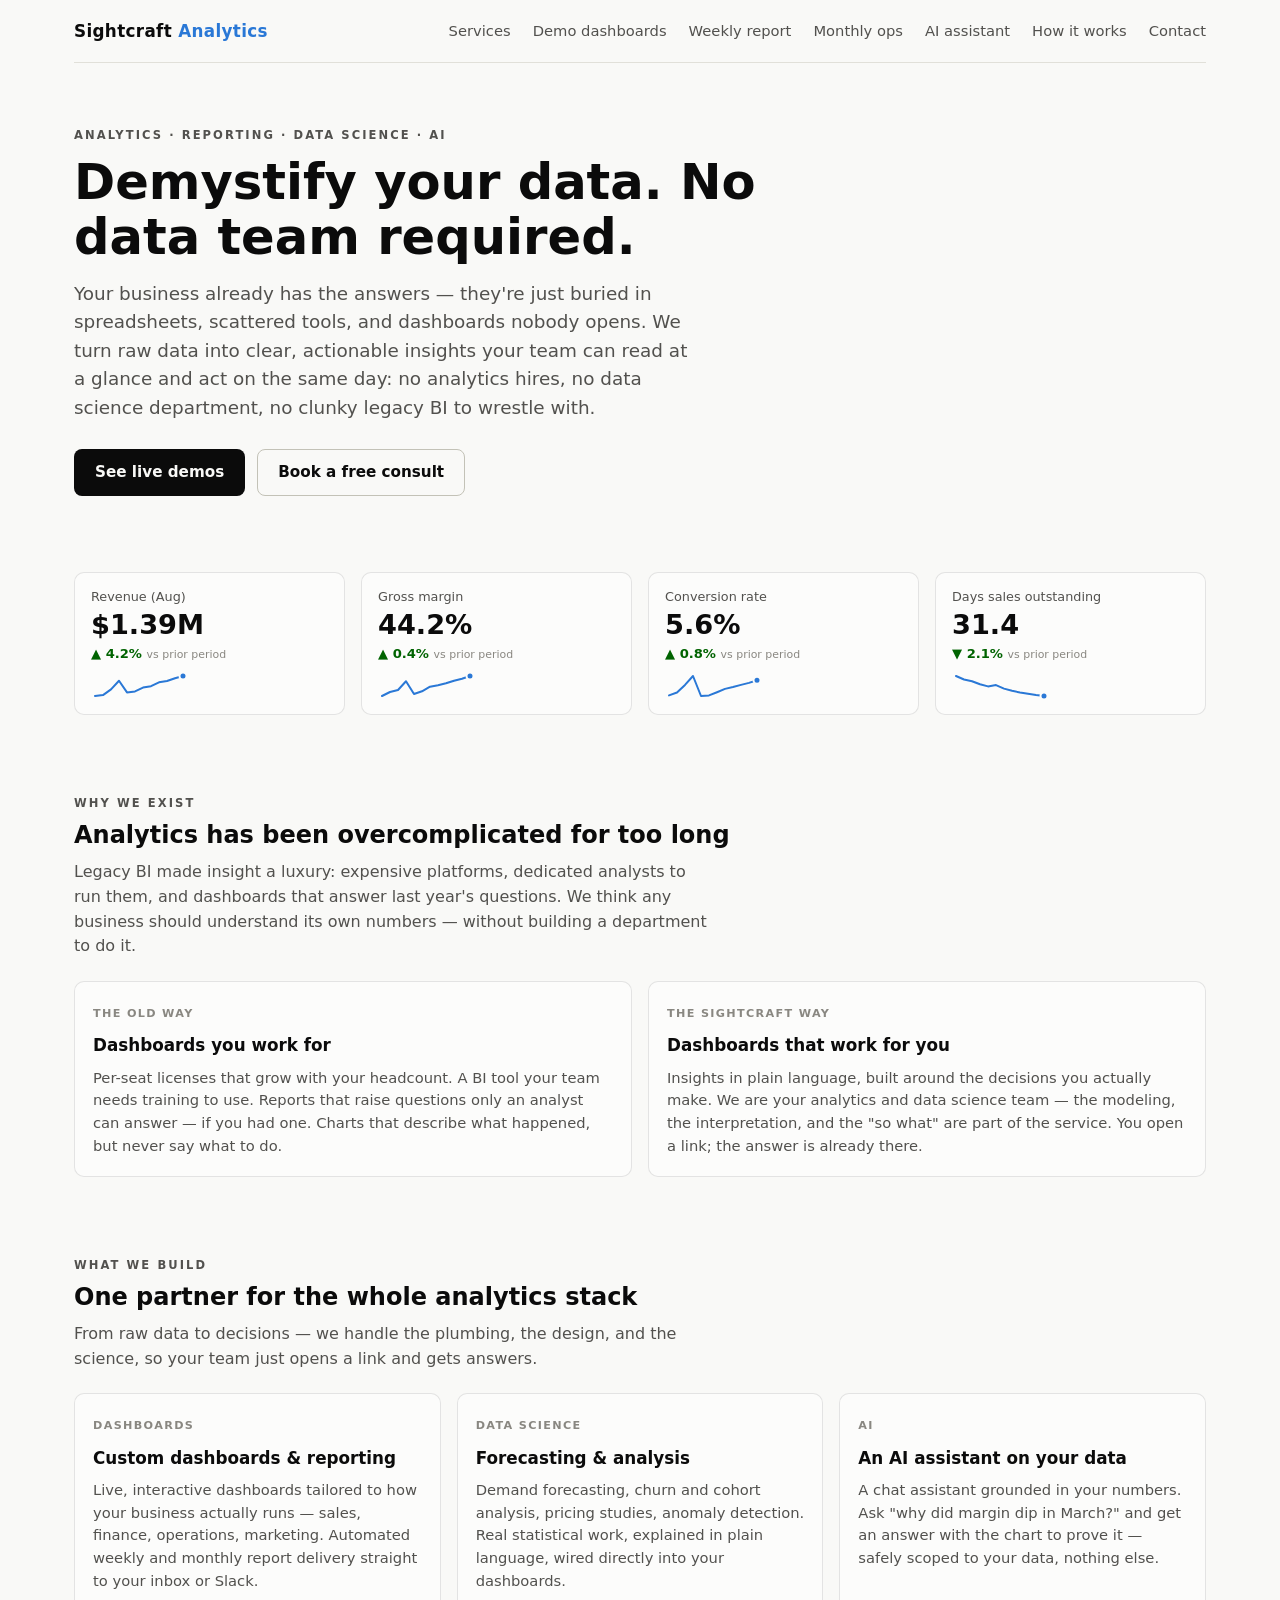
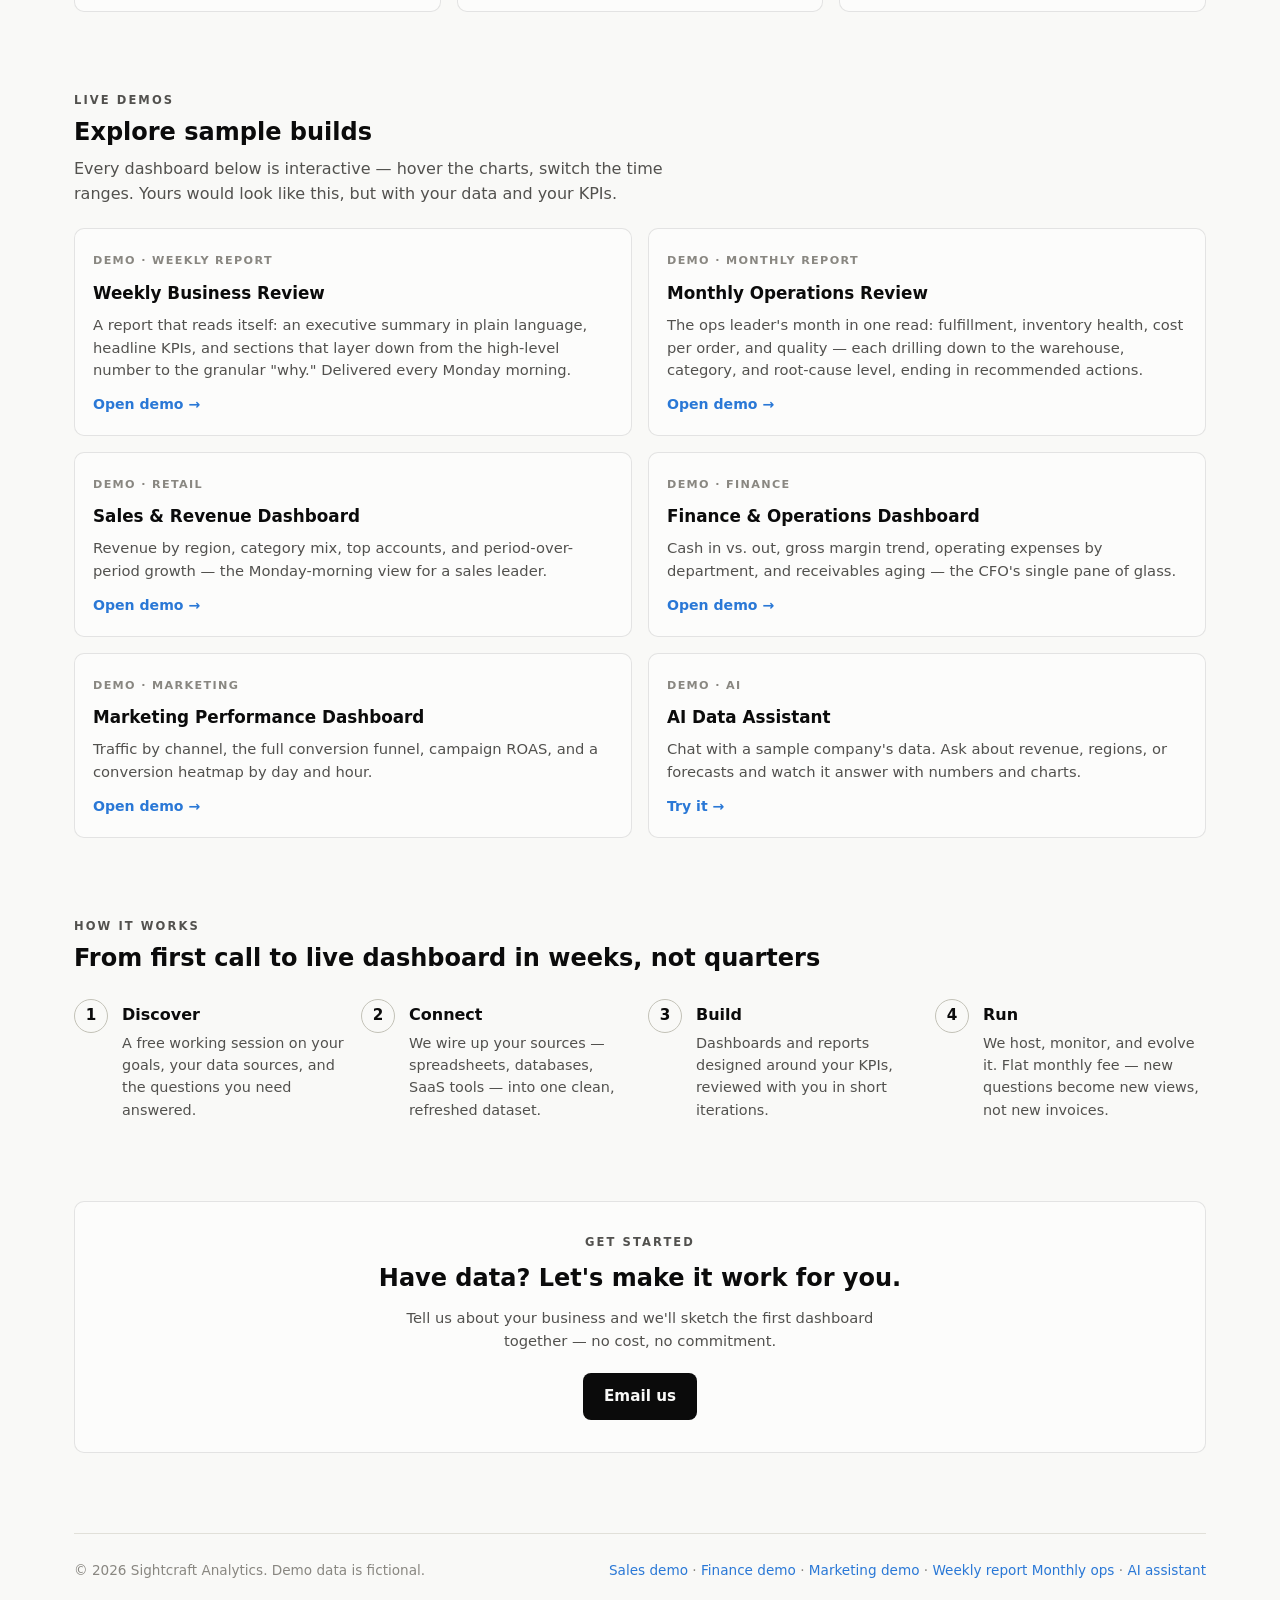
==== commit f3ea5ef8: "Add Monthly Operations Review demo report New reports/monthly-ops.html: exec summary, fulfillment/in" ====
--- a/index.html
+++ b/index.html
@@ -21,6 +21,7 @@
       <a href="#services">Services</a>
       <a href="#showcase">Demo dashboards</a>
       <a href="reports/weekly.html">Weekly report</a>
+      <a href="reports/monthly-ops.html">Monthly ops</a>
       <a href="chatbot.html">AI assistant</a>
       <a href="#process">How it works</a>
       <a href="#contact">Contact</a>
@@ -119,13 +120,20 @@
       ranges. Yours would look like this, but with your data and your KPIs.</p>
     </div>
     <div class="grid grid-2">
-      <a class="card card-link" href="reports/weekly.html" style="grid-column:1/-1">
-        <span class="tag">Demo · Featured — Weekly Report</span>
+      <a class="card card-link" href="reports/weekly.html">
+        <span class="tag">Demo · Weekly Report</span>
         <h3>Weekly Business Review</h3>
-        <p>Not a dashboard — a report that reads itself: an executive summary in
-        plain language up top, headline KPIs beneath it, and every section layers
-        down from the high-level number to the granular "why." Delivered
-        automatically every Monday morning.</p>
+        <p>A report that reads itself: an executive summary in plain language,
+        headline KPIs, and sections that layer down from the high-level number
+        to the granular "why." Delivered every Monday morning.</p>
+        <span class="go">Open demo →</span>
+      </a>
+      <a class="card card-link" href="reports/monthly-ops.html">
+        <span class="tag">Demo · Monthly Report</span>
+        <h3>Monthly Operations Review</h3>
+        <p>The ops leader's month in one read: fulfillment, inventory health,
+        cost per order, and quality — each drilling down to the warehouse,
+        category, and root-cause level, ending in recommended actions.</p>
         <span class="go">Open demo →</span>
       </a>
       <a class="card card-link" href="dashboards/sales.html">
@@ -205,7 +213,8 @@
       <div><a href="dashboards/sales.html">Sales demo</a> ·
            <a href="dashboards/finance.html">Finance demo</a> ·
            <a href="dashboards/marketing.html">Marketing demo</a> ·
-           <a href="reports/weekly.html">Weekly report</a> ·
+           <a href="reports/weekly.html">Weekly report</a>
+      <a href="reports/monthly-ops.html">Monthly ops</a> ·
            <a href="chatbot.html">AI assistant</a></div>
     </div>
   </footer>
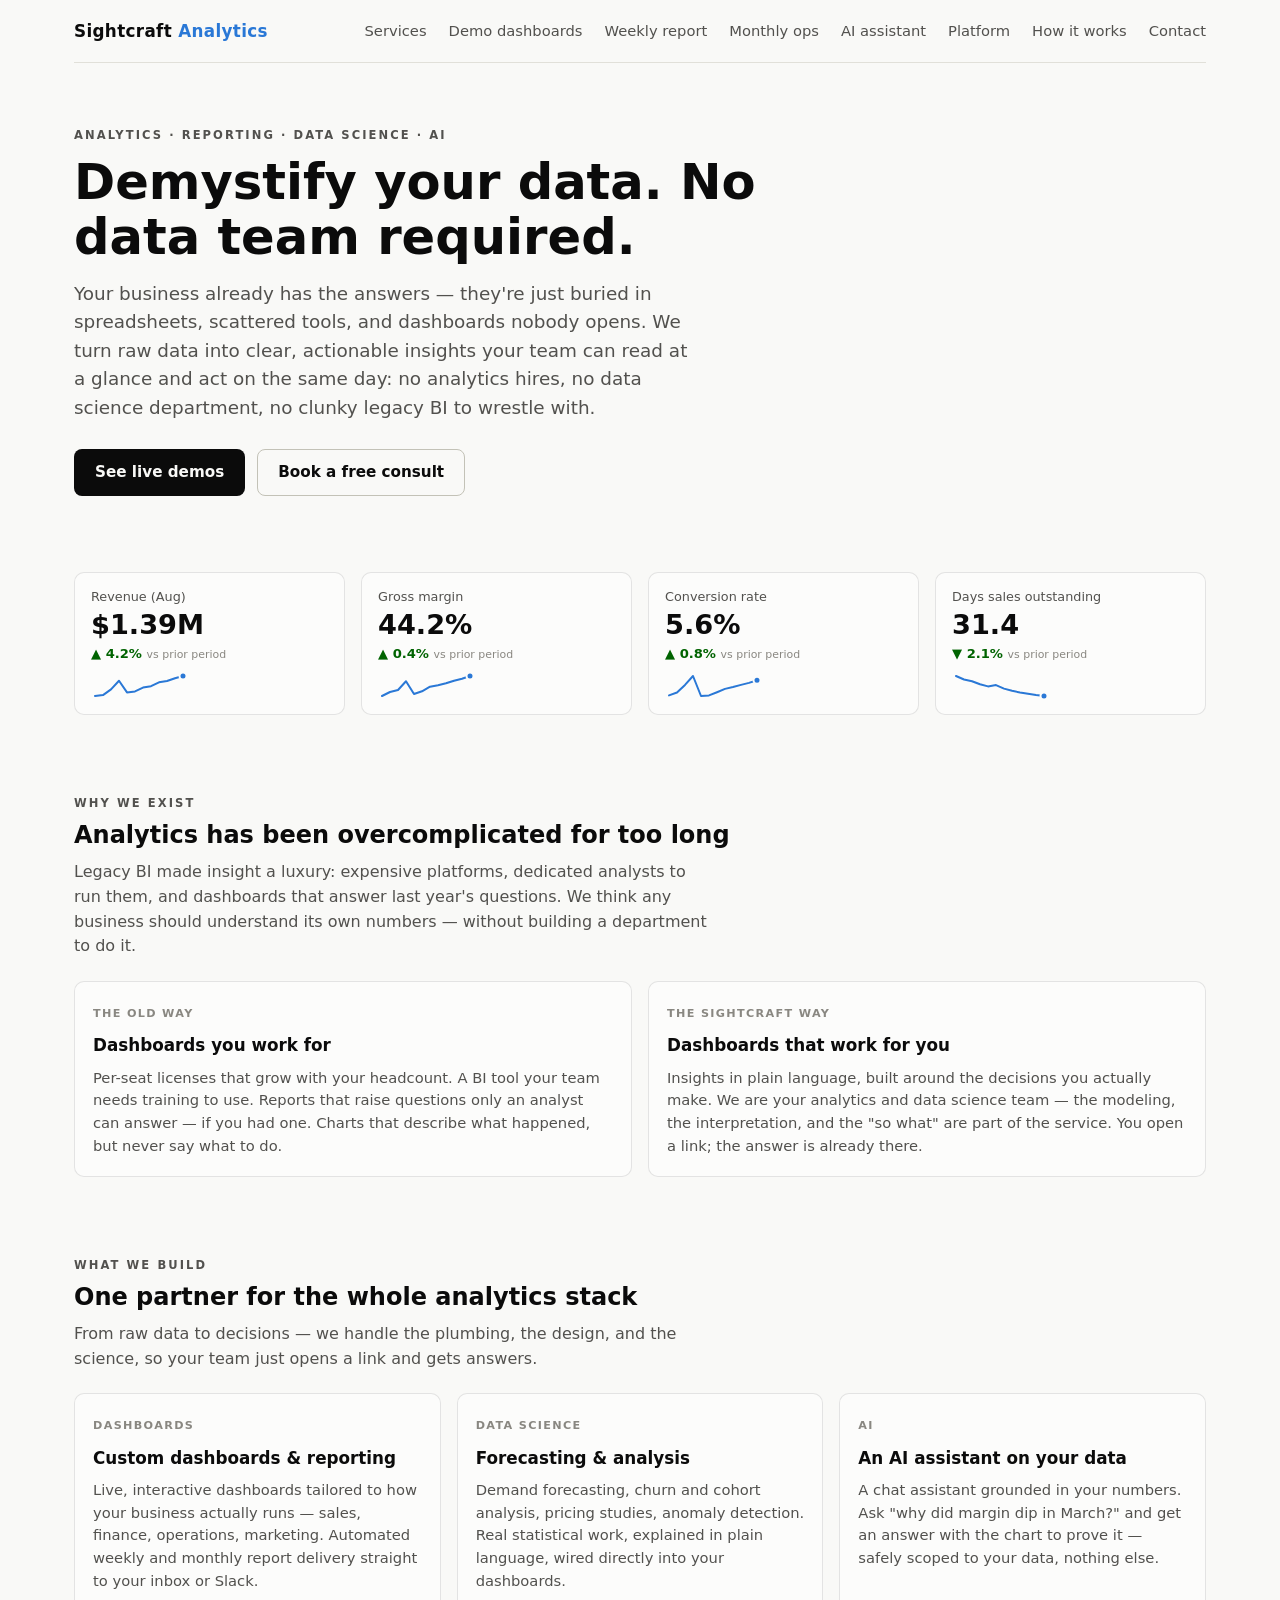
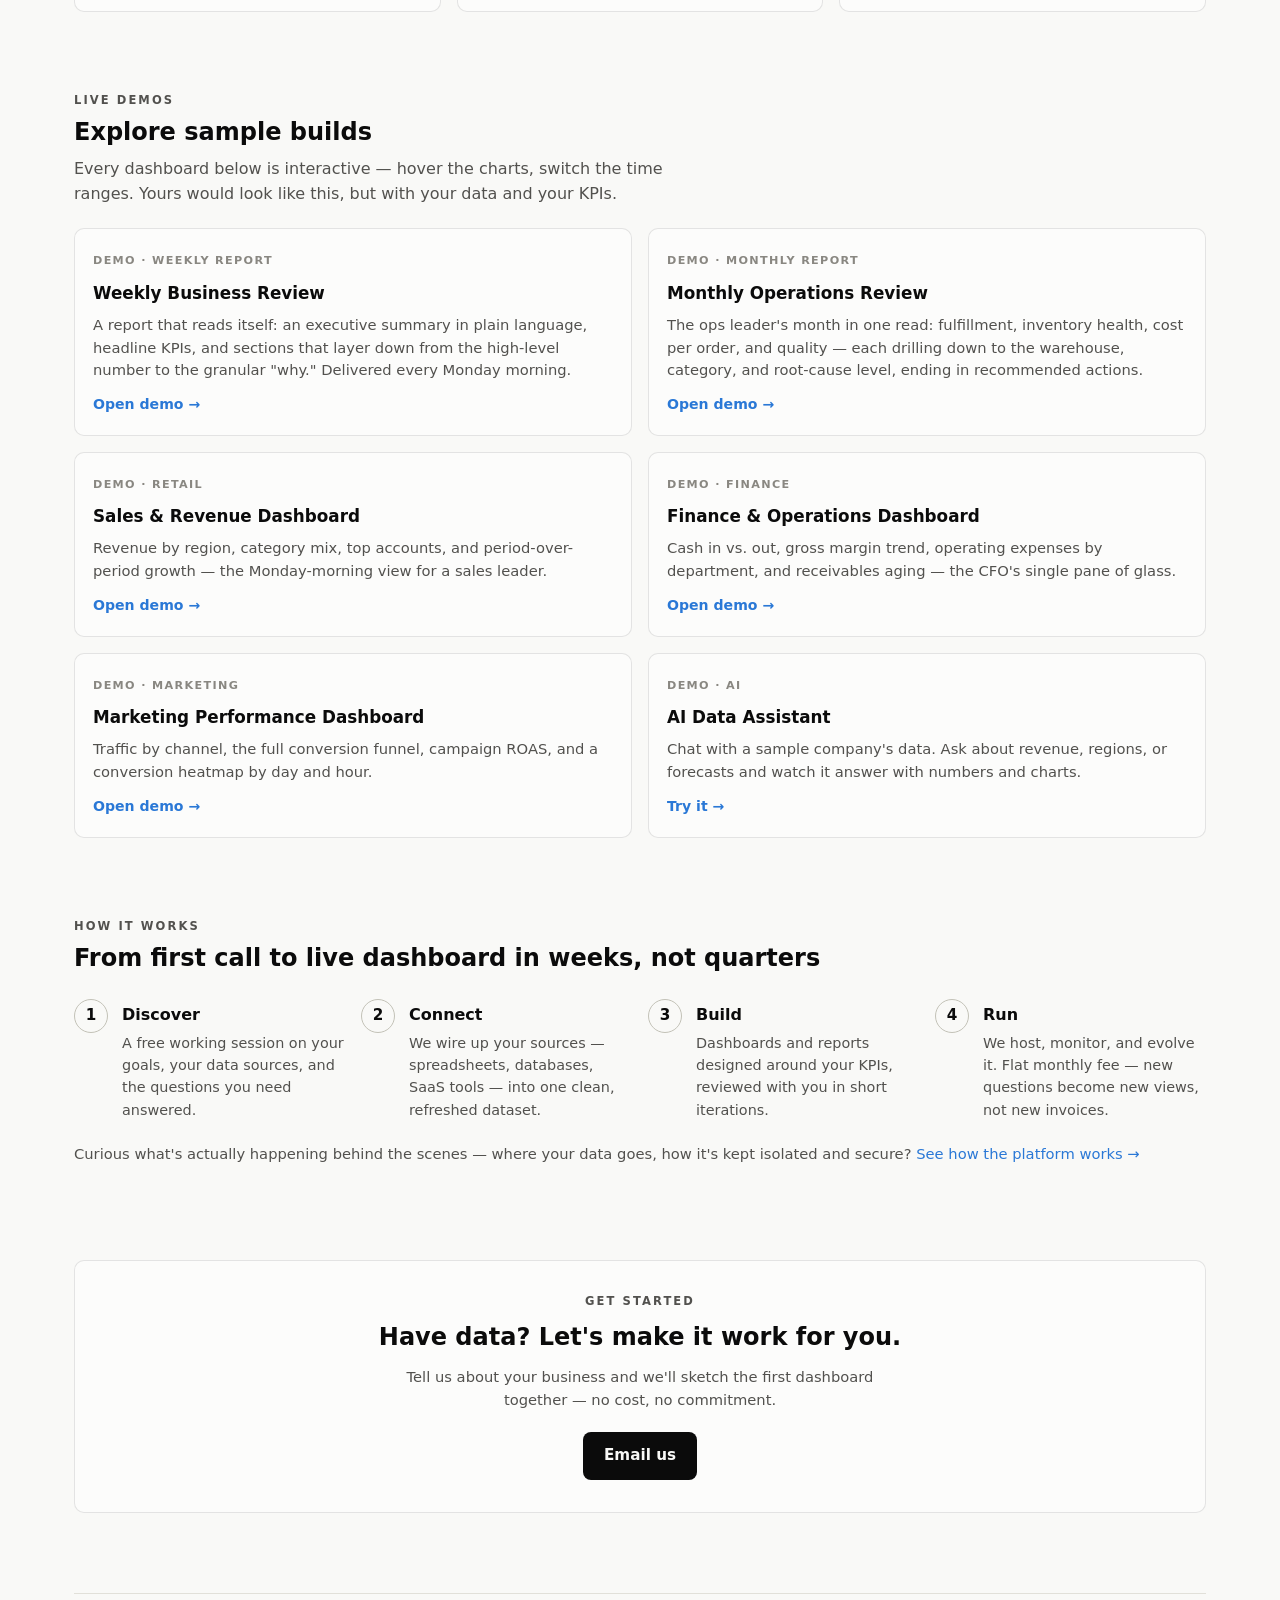
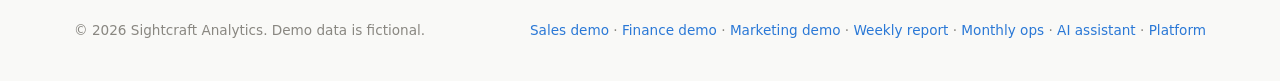
==== commit 676e4133: "Add a customer-facing explainer for the platform architecture New platform.html translates the layer" ====
--- a/index.html
+++ b/index.html
@@ -23,6 +23,7 @@
       <a href="reports/weekly.html">Weekly report</a>
       <a href="reports/monthly-ops.html">Monthly ops</a>
       <a href="chatbot.html">AI assistant</a>
+      <a href="platform.html">Platform</a>
       <a href="#process">How it works</a>
       <a href="#contact">Contact</a>
     </nav>
@@ -194,6 +195,10 @@
         new questions become new views, not new invoices.</p></div>
       </div>
     </div>
+    <p style="margin-top:22px; font-size:.92rem; color:var(--ink-2)">
+    Curious what's actually happening behind the scenes — where your data
+    goes, how it's kept isolated and secure?
+    <a href="platform.html">See how the platform works →</a></p>
   </section>
 
   <section id="contact">
@@ -213,9 +218,10 @@
       <div><a href="dashboards/sales.html">Sales demo</a> ·
            <a href="dashboards/finance.html">Finance demo</a> ·
            <a href="dashboards/marketing.html">Marketing demo</a> ·
-           <a href="reports/weekly.html">Weekly report</a>
-      <a href="reports/monthly-ops.html">Monthly ops</a> ·
-           <a href="chatbot.html">AI assistant</a></div>
+           <a href="reports/weekly.html">Weekly report</a> ·
+           <a href="reports/monthly-ops.html">Monthly ops</a> ·
+           <a href="chatbot.html">AI assistant</a> ·
+           <a href="platform.html">Platform</a></div>
     </div>
   </footer>
 
--- a/assets/style.css
+++ b/assets/style.css
@@ -14,6 +14,11 @@
   --accent: #2a78d6;
   --good: #006300;
   --bad: #d03b3b;
+  /* status palette — fixed, mode-invariant; ships with icon/label, never color alone */
+  --status-good: #0ca30c;
+  --status-warning: #fab219;
+  --status-serious: #ec835a;
+  --status-critical: #d03b3b;
   /* categorical series slots (fixed order — never cycled) */
   --s1: #2a78d6; --s2: #eb6834; --s3: #1baf7a; --s4: #eda100;
   --s5: #e87ba4; --s6: #008300; --s7: #4a3aa7; --s8: #e34948;
@@ -258,6 +263,36 @@
 .exec-cols li { margin-bottom: 6px; font-size: .92rem; color: var(--ink-2); }
 .exec-cols li strong { color: var(--ink); }
 
+/* exec summary + scorecard, side by side */
+.summary-row { display: flex; align-items: stretch; gap: 20px; margin: 20px 0; }
+.summary-row .exec-summary { flex: 1.5 1 0; margin: 0; min-width: 0; }
+.summary-row .scorecard-panel { flex: 1 1 0; min-width: 280px; margin: 0; }
+@media (max-width: 860px) { .summary-row { flex-direction: column; } }
+
+.scorecard-panel {
+  background: var(--surface); border: 1px solid var(--border); border-radius: 10px;
+  padding: 22px 24px; display: flex; flex-direction: column;
+}
+.health-score {
+  display: flex; align-items: center; gap: 12px;
+  padding-bottom: 14px; margin-bottom: 14px; border-bottom: 1px solid var(--grid);
+}
+.health-score .dot { width: 15px; height: 15px; border-radius: 50%; flex: 0 0 15px; }
+.health-score.healthy .dot { background: var(--status-good); }
+.health-score.neutral .dot { background: var(--muted); }
+.health-score.soft .dot { background: var(--status-warning); }
+.health-score .hs-label { font-size: 1.12rem; font-weight: 700; color: var(--ink); line-height: 1.2; }
+.health-score .hs-sub { font-size: .78rem; color: var(--ink-2); margin-top: 2px; }
+
+.panel-scorecard { width: 100%; border-collapse: collapse; font-size: .85rem; }
+.panel-scorecard td { padding: 9px 0; border-bottom: 1px solid var(--grid); vertical-align: top; }
+.panel-scorecard tr:last-child td { border-bottom: 0; }
+.panel-scorecard .m-name { font-weight: 600; color: var(--ink); }
+.panel-scorecard .m-target { display: block; font-weight: 400; font-size: .74rem; color: var(--muted); margin-top: 1px; }
+.panel-scorecard .m-actual { text-align: right; font-weight: 600; font-variant-numeric: tabular-nums; white-space: nowrap; padding-left: 10px; }
+.panel-scorecard .m-delta { display: block; font-weight: 400; font-size: .74rem; color: var(--muted); margin-top: 1px; }
+.panel-scorecard .m-status { text-align: right; padding-left: 10px; white-space: nowrap; }
+
 .report-section { margin: 34px 0; }
 .report-section .sec-head {
   display: flex; align-items: baseline; gap: 12px;
@@ -298,8 +333,56 @@
   background: var(--ink); color: var(--bg); font-weight: 700; font-size: .85rem;
   display: flex; align-items: center; justify-content: center;
 }
-.actions-list .act-body { font-size: .93rem; color: var(--ink-2); }
+.actions-list .act-body { font-size: .93rem; color: var(--ink-2); flex: 1; }
 .actions-list .act-body strong { color: var(--ink); display: block; margin-bottom: 2px; }
+.actions-list .act-meta { display: flex; gap: 8px; margin-top: 8px; flex-wrap: wrap; }
+.actions-list .act-meta span {
+  font-size: .72rem; font-weight: 600; padding: 3px 9px; border-radius: 6px;
+  background: var(--bg); border: 1px solid var(--grid); color: var(--ink-2);
+}
+.actions-list .act-meta .tag-owner::before { content: "Owner · "; color: var(--muted); font-weight: 400; }
+.actions-list .act-meta .tag-due::before { content: "Due · "; color: var(--muted); font-weight: 400; }
+
+/* --------------------------------------------------- ops review scorecard */
+.report-mode {
+  display: inline-flex; align-items: center; gap: 6px;
+  font-size: .72rem; font-weight: 700; letter-spacing: .06em; text-transform: uppercase;
+  padding: 4px 11px; border-radius: 999px; border: 1px solid var(--baseline); color: var(--ink-2);
+}
+
+.rag { display: inline-flex; align-items: center; gap: 7px; font-size: .85rem; font-weight: 600; color: var(--ink-2); white-space: nowrap; }
+.rag .dot { width: 9px; height: 9px; border-radius: 50%; flex: 0 0 9px; }
+.rag.good .dot { background: var(--status-good); }
+.rag.watch .dot { background: var(--status-warning); }
+.rag.behind .dot { background: var(--status-critical); }
+
+.glossary-card { font-size: .85rem; }
+.glossary-card dl { display: grid; grid-template-columns: max-content 1fr; gap: 6px 14px; margin: 0; }
+.glossary-card dt { font-weight: 700; color: var(--ink); grid-column: 1; }
+.glossary-card dd { margin: 0; color: var(--ink-2); grid-column: 2; }
+@media (max-width: 640px) {
+  .glossary-card dl { grid-template-columns: 1fr; }
+  .glossary-card dd { margin-bottom: 6px; }
+}
+
+/* ------------------------------------------------------- platform flow */
+.flow { display: flex; align-items: stretch; gap: 0; margin: 24px 0; }
+.flow-step {
+  flex: 1; min-width: 0; background: var(--surface); border: 1px solid var(--border);
+  border-radius: 10px; padding: 20px 18px;
+}
+.flow-step .flow-n {
+  width: 30px; height: 30px; border-radius: 50%; background: var(--ink); color: var(--bg);
+  display: flex; align-items: center; justify-content: center; font-weight: 700;
+  font-size: .9rem; margin-bottom: 12px;
+}
+.flow-step h3 { margin: 0 0 6px; font-size: 1rem; }
+.flow-step p { margin: 0; font-size: .85rem; color: var(--ink-2); line-height: 1.55; }
+.flow-arrow { flex: 0 0 28px; display: flex; align-items: center; justify-content: center; color: var(--muted); font-size: 1.3rem; }
+@media (max-width: 980px) {
+  .flow { flex-direction: column; }
+  .flow-arrow { transform: rotate(90deg); padding: 6px 0; }
+}
 
 /* -------------------------------------------------------------- footer */
 footer {
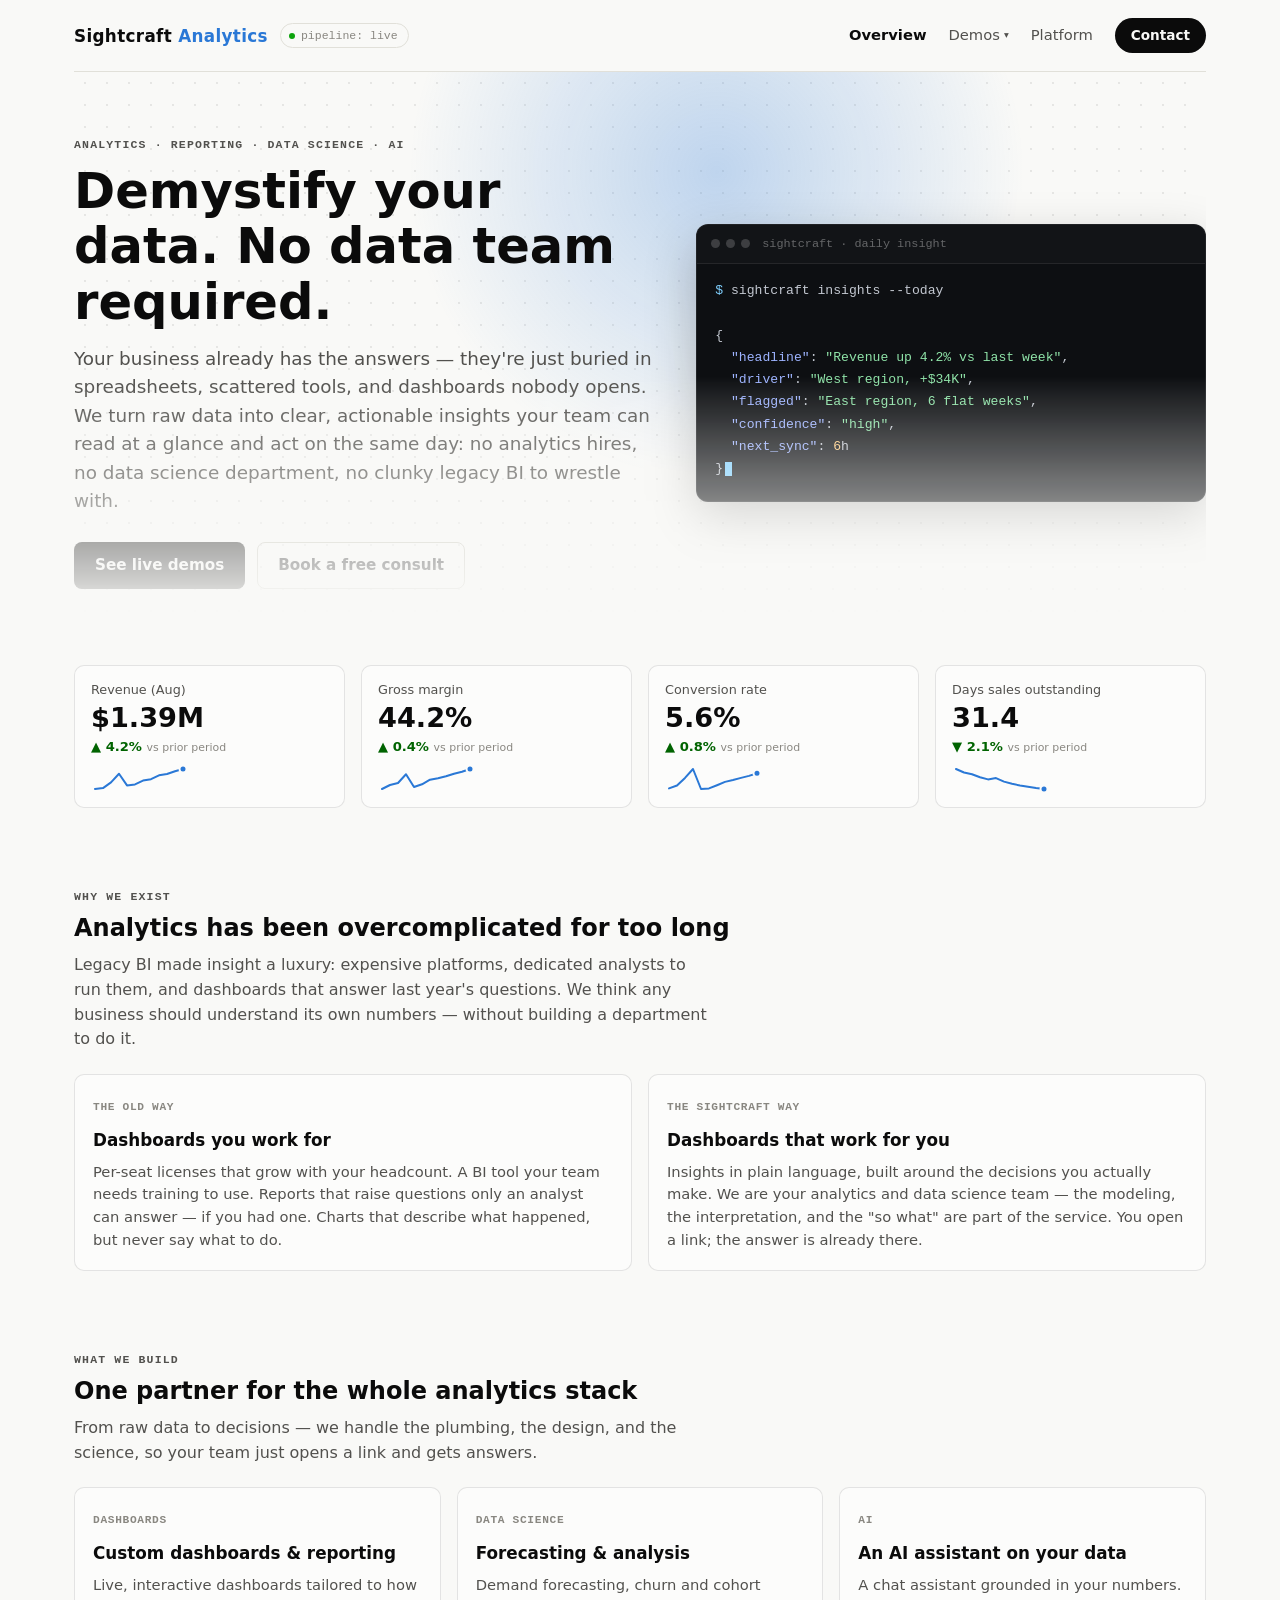
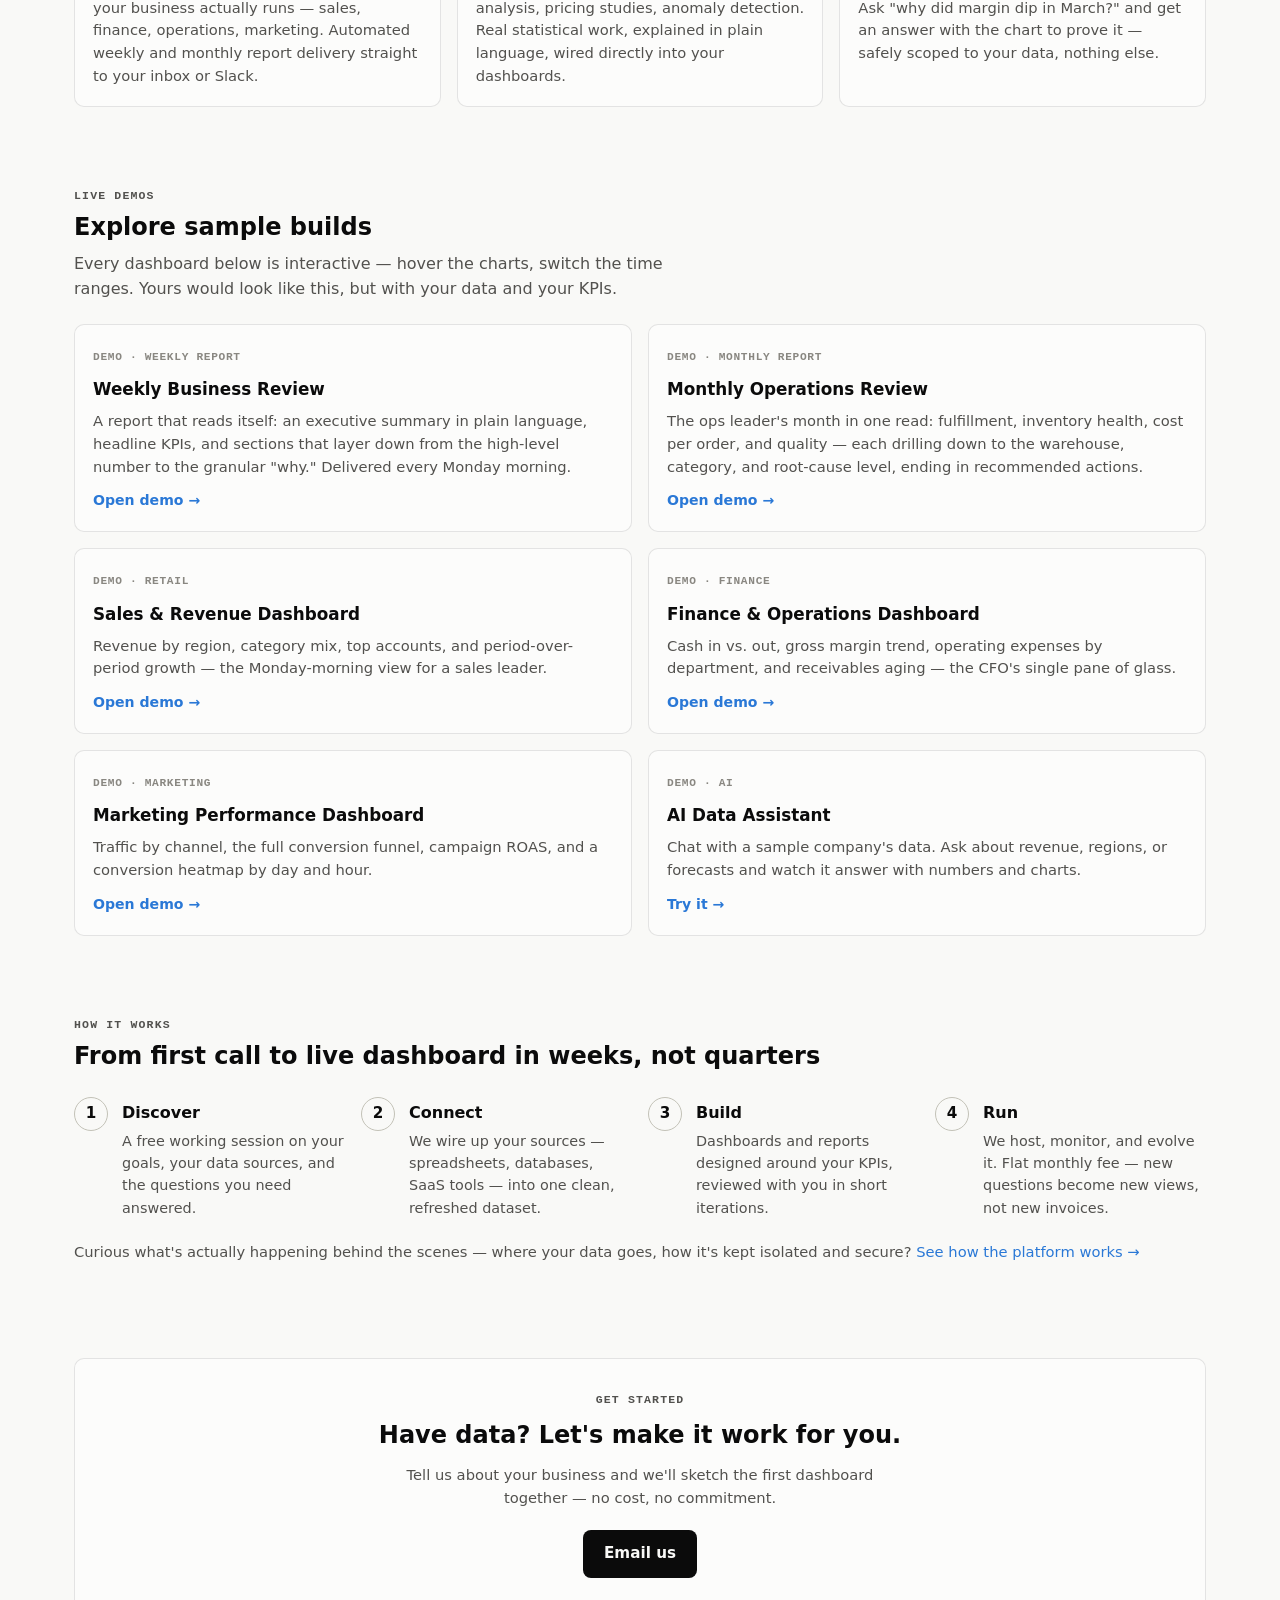
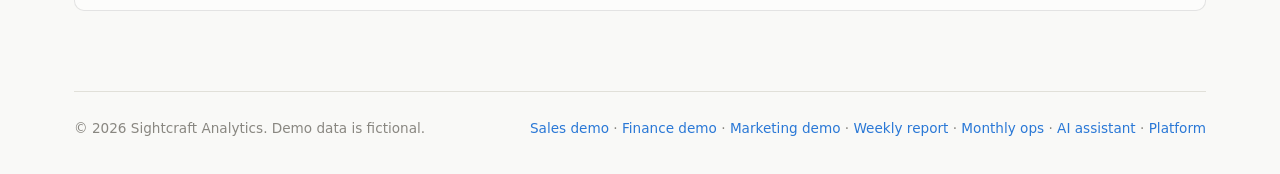
==== commit db867ecd: "Give the site a techier look and simplify navigation site-wide Visual: monospace accents on kickers/" ====
--- a/index.html
+++ b/index.html
@@ -15,33 +15,42 @@
 <body>
 <div class="wrap">
 
-  <header class="nav">
-    <a class="brand" href="index.html">Sightcraft<span>&nbsp;Analytics</span></a>
-    <nav>
-      <a href="#services">Services</a>
-      <a href="#showcase">Demo dashboards</a>
-      <a href="reports/weekly.html">Weekly report</a>
-      <a href="reports/monthly-ops.html">Monthly ops</a>
-      <a href="chatbot.html">AI assistant</a>
-      <a href="platform.html">Platform</a>
-      <a href="#process">How it works</a>
-      <a href="#contact">Contact</a>
-    </nav>
-  </header>
-
-  <section class="hero">
-    <div class="kicker">Analytics · Reporting · Data Science · AI</div>
-    <h1>Demystify your data. No data team required.</h1>
-    <p class="lede">Your business already has the answers — they're just buried in
-    spreadsheets, scattered tools, and dashboards nobody opens. We turn raw data
-    into clear, actionable insights your team can read at a glance and act on the
-    same day: no analytics hires, no data science department, no clunky legacy BI
-    to wrestle with.</p>
-    <div class="cta-row">
-      <a class="btn btn-primary" href="#showcase">See live demos</a>
-      <a class="btn btn-ghost" href="#contact">Book a free consult</a>
-    </div>
-  </section>
+  <div id="site-nav"></div>
+  <script src="assets/nav.js" data-base="" data-active="services"></script>
+
+  <div class="hero-band">
+    <section class="hero">
+      <div class="hero-inner">
+        <div>
+          <div class="kicker">Analytics · Reporting · Data Science · AI</div>
+          <h1>Demystify your data. No data team required.</h1>
+          <p class="lede">Your business already has the answers — they're just buried in
+          spreadsheets, scattered tools, and dashboards nobody opens. We turn raw data
+          into clear, actionable insights your team can read at a glance and act on the
+          same day: no analytics hires, no data science department, no clunky legacy BI
+          to wrestle with.</p>
+          <div class="cta-row">
+            <a class="btn btn-primary" href="#showcase">See live demos</a>
+            <a class="btn btn-ghost" href="#contact">Book a free consult</a>
+          </div>
+        </div>
+        <div class="terminal">
+          <div class="term-bar">
+            <span class="term-dot"></span><span class="term-dot"></span><span class="term-dot"></span>
+            <span class="term-title">sightcraft · daily insight</span>
+          </div>
+          <div class="term-body"><span class="t-cmd">$</span> sightcraft insights --today<br><br>
+{<br>
+&nbsp;&nbsp;<span class="t-key">"headline"</span>: <span class="t-str">"Revenue up 4.2% vs last week"</span>,<br>
+&nbsp;&nbsp;<span class="t-key">"driver"</span>: <span class="t-str">"West region, +$34K"</span>,<br>
+&nbsp;&nbsp;<span class="t-key">"flagged"</span>: <span class="t-str">"East region, 6 flat weeks"</span>,<br>
+&nbsp;&nbsp;<span class="t-key">"confidence"</span>: <span class="t-str">"high"</span>,<br>
+&nbsp;&nbsp;<span class="t-key">"next_sync"</span>: <span class="t-num">6</span>h<br>
+}<span class="t-cursor"></span></div>
+        </div>
+      </div>
+    </section>
+  </div>
 
   <section id="hero-metrics">
     <div class="grid grid-4">
--- a/assets/style.css
+++ b/assets/style.css
@@ -12,6 +12,9 @@
   --baseline: #c3c2b7;
   --border: rgba(11, 11, 11, 0.10);
   --accent: #2a78d6;
+  --accent-glow: rgba(42, 120, 214, 0.28);
+  --mono: ui-monospace, "SF Mono", "Cascadia Code", "Consolas", monospace;
+  --dot-grid: radial-gradient(rgba(11, 11, 11, 0.08) 1px, transparent 1px);
   --good: #006300;
   --bad: #d03b3b;
   /* status palette — fixed, mode-invariant; ships with icon/label, never color alone */
@@ -39,6 +42,8 @@
     --baseline: #383835;
     --border: rgba(255, 255, 255, 0.10);
     --accent: #3987e5;
+    --accent-glow: rgba(57, 135, 229, 0.35);
+    --dot-grid: radial-gradient(rgba(255, 255, 255, 0.09) 1px, transparent 1px);
     --good: #0ca30c;
     --bad: #e66767;
     --s1: #3987e5; --s2: #d95926; --s3: #199e70; --s4: #c98500;
@@ -76,14 +81,72 @@
 }
 .nav .brand:hover { text-decoration: none; }
 .nav .brand span { color: var(--accent); }
-.nav nav { display: flex; gap: 22px; flex-wrap: wrap; }
+.nav .brand-group { display: flex; align-items: center; gap: 12px; }
+.nav nav { display: flex; gap: 22px; flex-wrap: wrap; align-items: center; }
 .nav nav a { color: var(--ink-2); font-size: .92rem; }
 .nav nav a:hover { color: var(--ink); text-decoration: none; }
 .nav nav a.active { color: var(--ink); font-weight: 600; }
+@media (max-width: 640px) {
+  .nav { flex-wrap: wrap; row-gap: 12px; }
+  .nav nav { flex-direction: column; align-items: flex-start; width: 100%; gap: 14px; }
+  .nav-dropdown { align-self: stretch; }
+}
+
+.nav-dropdown { position: relative; }
+.nav-dd-btn {
+  background: none; border: none; font: inherit; color: var(--ink-2); font-size: .92rem;
+  cursor: pointer; display: inline-flex; align-items: center; gap: 4px; padding: 0;
+}
+.nav-dd-btn:hover, .nav-dd-btn.active { color: var(--ink); }
+.nav-dd-btn .caret { font-size: .65em; transition: transform .15s ease; }
+.nav-dropdown.open .caret { transform: rotate(180deg); }
+.nav-dd-menu {
+  position: absolute; top: calc(100% + 14px); left: 50%; transform: translateX(-50%);
+  background: var(--surface); border: 1px solid var(--border); border-radius: 10px;
+  padding: 6px; min-width: 220px; box-shadow: 0 12px 32px rgba(0,0,0,.14);
+  display: none; flex-direction: column; z-index: 40;
+}
+.nav-dropdown.open .nav-dd-menu { display: flex; }
+.nav-dd-menu a {
+  padding: 8px 12px; border-radius: 6px; font-size: .88rem; color: var(--ink-2) !important;
+  font-weight: 400 !important;
+}
+.nav-dd-menu a:hover { background: var(--bg); color: var(--ink) !important; text-decoration: none; }
+.nav-dd-menu a.active { color: var(--ink) !important; font-weight: 600 !important; background: var(--bg); }
+@media (max-width: 640px) {
+  .nav-dd-menu { left: 0; right: auto; transform: none; min-width: 200px; }
+}
+
+.nav-cta {
+  background: var(--ink); color: var(--bg) !important; padding: 7px 16px !important;
+  border-radius: 999px; font-size: .85rem !important; font-weight: 600 !important;
+  transition: opacity .15s ease, transform .15s ease;
+}
+.nav-cta:hover { text-decoration: none !important; opacity: .88; transform: translateY(-1px); }
+
+.status-pill {
+  display: inline-flex; align-items: center; gap: 6px;
+  font-family: var(--mono); font-size: .72rem; color: var(--muted);
+  border: 1px solid var(--grid); border-radius: 999px; padding: 3px 10px 3px 8px;
+}
+.status-pill .live-dot {
+  width: 6px; height: 6px; border-radius: 50%; background: var(--status-good);
+  box-shadow: 0 0 0 0 rgba(12, 163, 12, .5);
+  animation: pulse-dot 2s ease-out infinite;
+}
+@keyframes pulse-dot {
+  0%   { box-shadow: 0 0 0 0 rgba(12, 163, 12, .45); }
+  70%  { box-shadow: 0 0 0 6px rgba(12, 163, 12, 0); }
+  100% { box-shadow: 0 0 0 0 rgba(12, 163, 12, 0); }
+}
+@media (prefers-reduced-motion: reduce) {
+  .status-pill .live-dot { animation: none; }
+}
 
 /* ------------------------------------------------------- report header */
 .kicker {
-  letter-spacing: .18em; text-transform: uppercase;
+  font-family: var(--mono);
+  letter-spacing: .1em; text-transform: uppercase;
   font-size: .72rem; font-weight: 600; color: var(--ink-2);
 }
 .report-title {
@@ -95,7 +158,21 @@
 .rule-thin { border-top: 1px solid var(--baseline); margin: 0 0 10px; }
 
 /* ------------------------------------------------------------------ hero */
-.hero { padding: 64px 0 36px; }
+.hero-band {
+  position: relative; overflow: hidden;
+  background-image: var(--dot-grid);
+  background-size: 22px 22px;
+  -webkit-mask-image: linear-gradient(to bottom, black 55%, transparent 100%);
+          mask-image: linear-gradient(to bottom, black 55%, transparent 100%);
+}
+.hero-band::before {
+  content: ""; position: absolute; top: -220px; left: 50%; transform: translateX(-38%);
+  width: 640px; height: 640px; border-radius: 50%; pointer-events: none;
+  background: radial-gradient(circle, var(--accent-glow) 0%, transparent 68%);
+}
+.hero { position: relative; padding: 64px 0 36px; }
+.hero-inner { display: grid; grid-template-columns: 1.15fr 1fr; gap: 36px; align-items: center; }
+@media (max-width: 900px) { .hero-inner { grid-template-columns: 1fr; } }
 .hero h1 {
   font-size: clamp(2rem, 4.5vw, 3.1rem);
   font-weight: 700; line-height: 1.12; margin: 10px 0 14px;
@@ -106,12 +183,40 @@
 .btn {
   display: inline-block; padding: 11px 20px; border-radius: 8px;
   font-weight: 600; font-size: .95rem; border: 1px solid transparent;
-  cursor: pointer;
+  cursor: pointer; transition: transform .15s ease, box-shadow .15s ease, opacity .15s ease;
 }
 .btn-primary { background: var(--ink); color: var(--bg); }
-.btn-primary:hover { text-decoration: none; opacity: .85; }
+.btn-primary:hover {
+  text-decoration: none; opacity: .9; transform: translateY(-1px);
+  box-shadow: 0 6px 20px var(--accent-glow);
+}
 .btn-ghost { border-color: var(--baseline); color: var(--ink); background: transparent; }
-.btn-ghost:hover { text-decoration: none; background: var(--surface); }
+.btn-ghost:hover { text-decoration: none; background: var(--surface); transform: translateY(-1px); }
+
+/* terminal mockup — always dark, like a code editor, regardless of page theme */
+.terminal {
+  background: #0d0f12; border: 1px solid rgba(255,255,255,0.08); border-radius: 12px;
+  overflow: hidden; box-shadow: 0 20px 50px rgba(0,0,0,0.25), 0 0 0 1px rgba(255,255,255,0.02);
+  font-family: var(--mono); font-size: .82rem;
+}
+.terminal .term-bar {
+  display: flex; align-items: center; gap: 6px; padding: 10px 14px;
+  border-bottom: 1px solid rgba(255,255,255,0.08); background: rgba(255,255,255,0.02);
+}
+.terminal .term-dot { width: 9px; height: 9px; border-radius: 50%; background: rgba(255,255,255,0.18); }
+.terminal .term-title { margin-left: 6px; color: rgba(255,255,255,0.35); font-size: .74rem; }
+.terminal .term-body { padding: 16px 18px 20px; color: #c3c8d1; line-height: 1.7; }
+.terminal .t-cmd { color: #7fd0ff; }
+.terminal .t-muted { color: rgba(255,255,255,0.35); }
+.terminal .t-key { color: #9db3ff; }
+.terminal .t-str { color: #8fe3a8; }
+.terminal .t-num { color: #ffcb7d; }
+.terminal .t-cursor {
+  display: inline-block; width: 7px; height: 1.1em; background: #7fd0ff;
+  vertical-align: text-bottom; margin-left: 2px; animation: term-blink 1s step-end infinite;
+}
+@keyframes term-blink { 50% { opacity: 0; } }
+@media (prefers-reduced-motion: reduce) { .terminal .t-cursor { animation: none; } }
 
 /* -------------------------------------------------------------- sections */
 section { padding: 40px 0; }
@@ -135,24 +240,30 @@
   border: 1px solid var(--border);
   border-radius: 10px;
   padding: 18px;
+  transition: transform .15s ease, border-color .15s ease, box-shadow .15s ease;
 }
 .card h3 { margin: 0 0 8px; font-size: 1.05rem; border: 0; padding: 0; }
 .card p { margin: 0; color: var(--ink-2); font-size: .92rem; }
 .card .tag {
-  display: inline-block; font-size: .7rem; font-weight: 600;
-  letter-spacing: .12em; text-transform: uppercase; color: var(--muted);
+  display: inline-block; font-family: var(--mono); font-size: .7rem; font-weight: 600;
+  letter-spacing: .06em; text-transform: uppercase; color: var(--muted);
   margin-bottom: 10px;
 }
 
 a.card-link { color: inherit; display: block; }
-a.card-link:hover { text-decoration: none; border-color: var(--accent); }
+a.card-link:hover {
+  text-decoration: none; border-color: var(--accent);
+  transform: translateY(-3px); box-shadow: 0 12px 28px var(--accent-glow);
+}
 a.card-link .go { color: var(--accent); font-size: .88rem; font-weight: 600; margin-top: 12px; display: inline-block; }
 
 /* --------------------------------------------------------------- charts */
 .chart-card {
   background: var(--surface); border: 1px solid var(--border);
   border-radius: 10px; padding: 16px 18px;
-}
+  transition: border-color .15s ease, box-shadow .15s ease;
+}
+.chart-card:hover { border-color: var(--baseline); box-shadow: 0 8px 20px rgba(0,0,0,0.06); }
 .chart-card h3 { margin: 0; font-size: 1rem; }
 .chart-card .chart-sub { color: var(--muted); font-size: .8rem; margin: 2px 0 10px; }
 .chart-card svg { display: block; width: 100%; height: auto; }
@@ -165,7 +276,9 @@
 .tile {
   background: var(--surface); border: 1px solid var(--border);
   border-radius: 10px; padding: 14px 16px;
-}
+  transition: border-color .15s ease, box-shadow .15s ease;
+}
+.tile:hover { border-color: var(--baseline); box-shadow: 0 8px 20px rgba(0,0,0,0.06); }
 .tile .label { font-size: .8rem; color: var(--ink-2); }
 .tile .value { font-size: 1.7rem; font-weight: 600; line-height: 1.2; margin: 2px 0; }
 .tile .delta { font-size: .82rem; font-weight: 600; }
@@ -345,8 +458,8 @@
 
 /* --------------------------------------------------- ops review scorecard */
 .report-mode {
-  display: inline-flex; align-items: center; gap: 6px;
-  font-size: .72rem; font-weight: 700; letter-spacing: .06em; text-transform: uppercase;
+  display: inline-flex; align-items: center; gap: 6px; font-family: var(--mono);
+  font-size: .72rem; font-weight: 700; letter-spacing: .04em; text-transform: uppercase;
   padding: 4px 11px; border-radius: 999px; border: 1px solid var(--baseline); color: var(--ink-2);
 }
 
